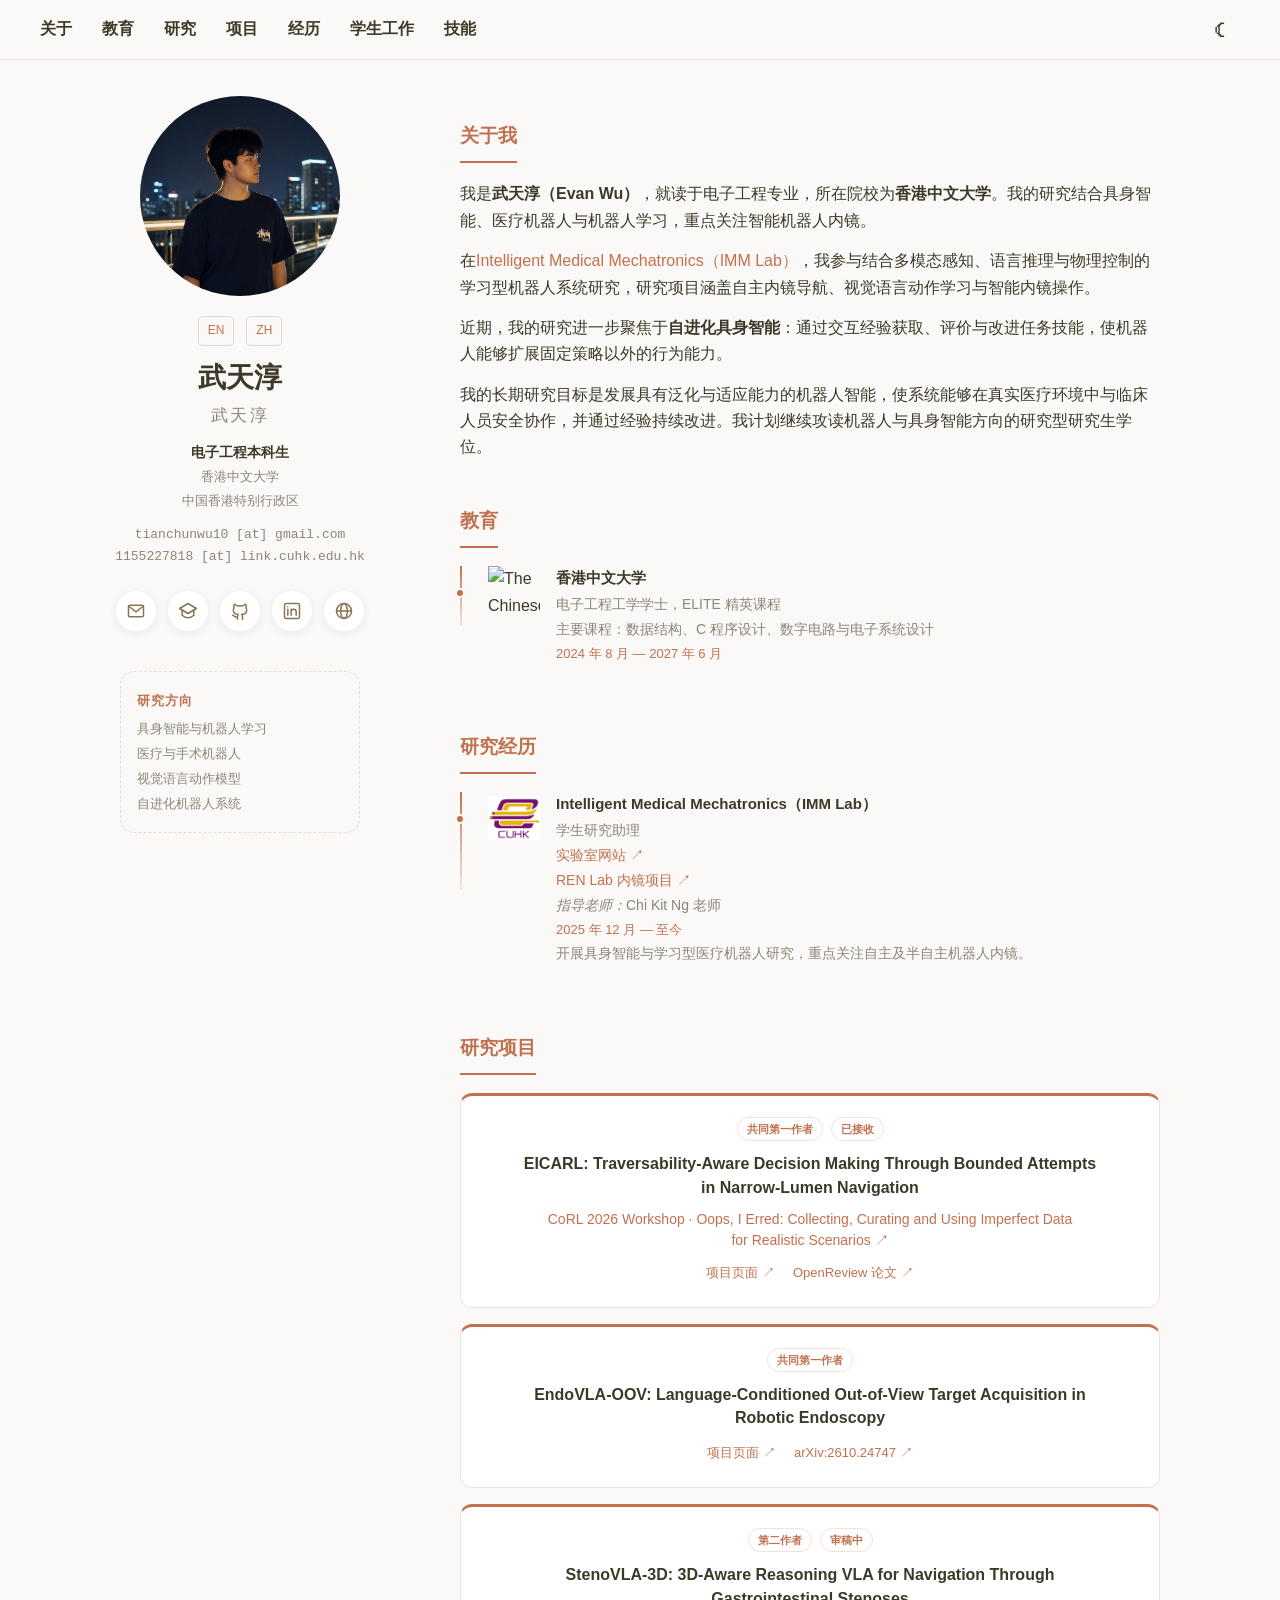
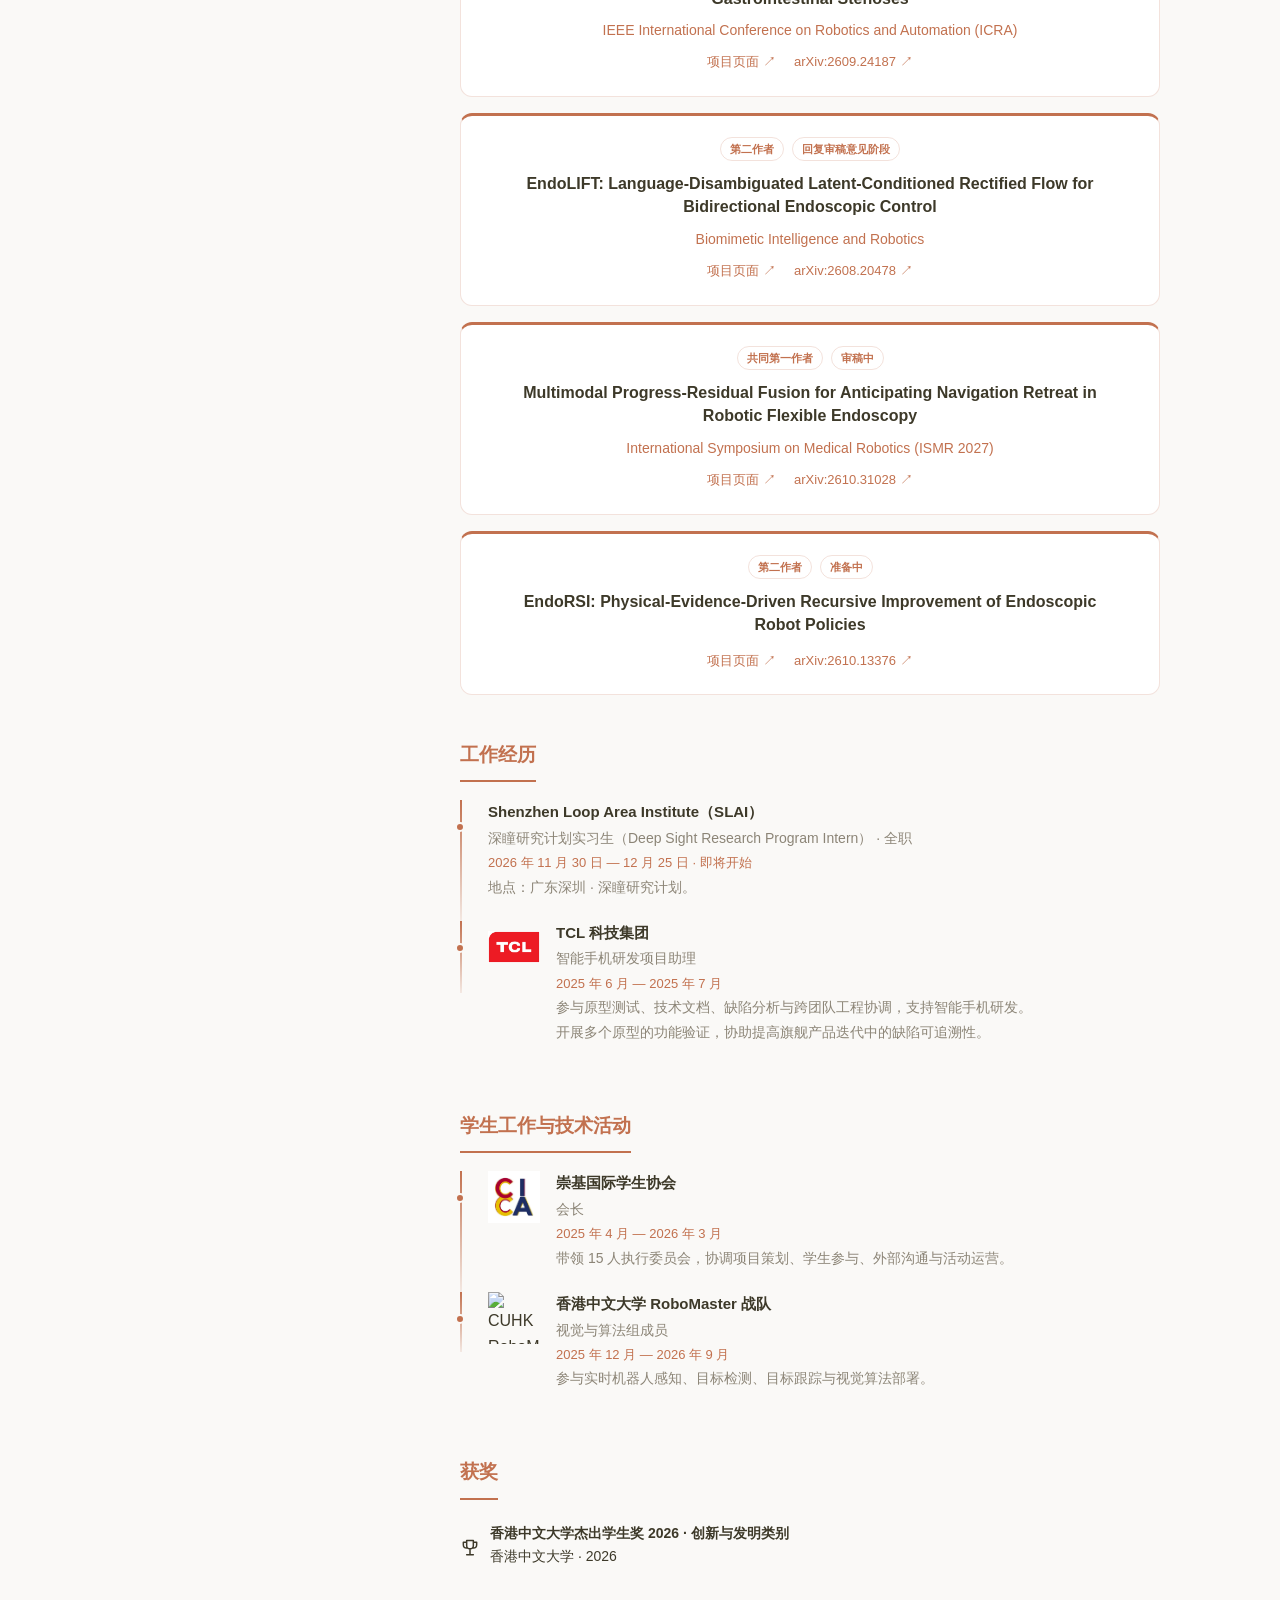
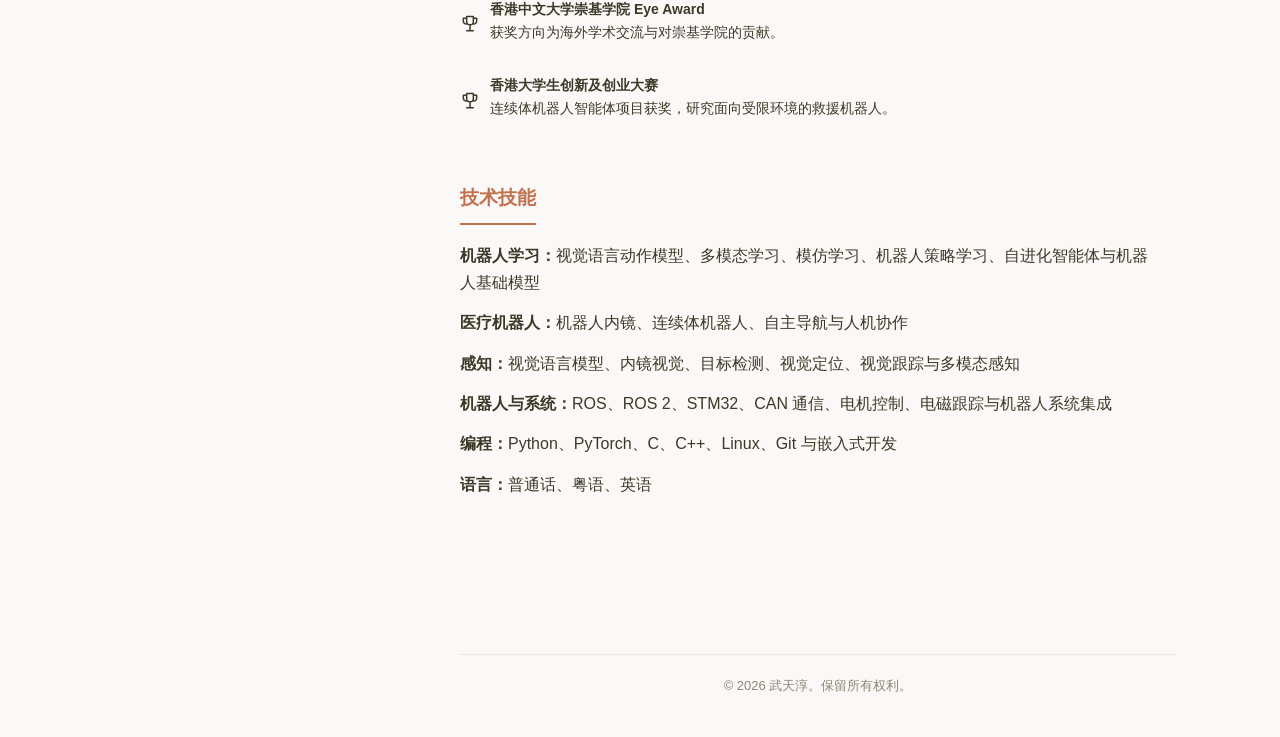
==== index-zh.html @ 00de252f "Update IMM Lab affiliation and upcoming Deep Sight internship" ====
<!DOCTYPE html>

<html data-theme="light" lang="zh-CN">
<head><script>document.documentElement.dataset.theme='light';document.documentElement.style.colorScheme='light';</script>
<meta charset="utf-8"/>
<meta content="IE=edge" http-equiv="X-UA-Compatible"/>
<meta content="width=device-width, initial-scale=1" name="viewport"/>
<title>武天淳 · 个人主页</title>
<meta content="Tianchun Wu is an Electronic Engineering undergraduate at The Chinese University of Hong Kong. His research focuses on embodied AI, medical robotics, robotic endoscopy, vision-language-action models, and self-evolving robotic systems." name="description"/>
<meta content="Embodied AI, Medical Robotics, Surgical Robotics, Robotic Endoscopy, Vision-Language-Action Models, Robot Learning, Self-Evolving Robotic Systems, Robot Foundation Models, Multimodal Learning, Learning-Based Robotic Control" name="keywords"/>
<meta content="Tianchun Wu" name="author"/>
<link href="assets/img/favicon.jpg" rel="icon" type="image/jpeg"/>
<link href="assets/css/font_sans_serif.css" rel="stylesheet"/>
<link href="assets/css/theme-evan.css" rel="stylesheet"/>
<style>
    body.theme-evan .site-chinese-name {
      margin: 0 0 12px;
      color: var(--evan-secondary);
      font-size: 17px;
      font-weight: 500;
      letter-spacing: 0.14em;
      text-align: center;
    }

    body.theme-evan .site-role {
      margin: 0 0 4px;
      color: var(--evan-text);
      font-size: 14px;
      font-weight: 600;
      line-height: 1.5;
      text-align: center;
    }

    body.theme-evan .site-affiliation {
      margin: 0 0 4px;
      color: var(--evan-secondary);
      font-size: 13px;
      line-height: 1.5;
      text-align: center;
    }

    body.theme-evan .site-location {
      margin: 0 0 14px;
      color: var(--evan-secondary);
      font-size: 13px;
      line-height: 1.5;
      text-align: center;
    }

    body.theme-evan .research-focus-list {
      display: flex;
      flex-direction: column;
      gap: 7px;
    }

    body.theme-evan .research-focus-list span {
      display: block;
      line-height: 1.4;
    }

    body.theme-evan .project-subtitle {
      margin: 2px 0 10px;
      color: var(--evan-secondary);
      font-size: 14px;
      font-weight: 500;
      line-height: 1.5;
    }

    body.theme-evan .achievement-list {
      margin: 10px 0 18px;
      padding-left: 21px;
    }

    body.theme-evan .achievement-list li {
      margin-bottom: 7px;
      line-height: 1.65;
    }

    body.theme-evan .section {
      scroll-margin-top: 86px;
    }

    /*
      Unify Font Awesome and Academicons colors.
      This fixes the Google Scholar icon color mismatch.
    */
    body.theme-evan .social-icons a i,
    body.theme-evan .social-icons a .ai,
    body.theme-evan .social-icons a .fa-solid,
    body.theme-evan .social-icons a .fa-brands {
      color: inherit !important;
    }

    body.theme-evan .social-icons a .ai::before {
      color: inherit !important;
      line-height: 1;
    }

    body.theme-evan .social-icons a[data-placeholder-link="true"] {
      opacity: 1;
      cursor: default;
    }
  </style>
<style>.section{opacity:1!important;transform:none!important}.social-icons svg{display:block}.theme-toggle{font-size:23px!important}a:focus-visible,button:focus-visible{outline:2px solid var(--evan-accent);outline-offset:4px}@media(prefers-reduced-motion:reduce){html{scroll-behavior:auto}}</style><script defer="" src="academic-ui.js"></script><style>.section-title,h1,h2,h3{text-align:center}.home-language{display:flex;justify-content:center;gap:12px;margin:15px 0}.home-language a{font-size:12px;padding:4px 9px;border:1px solid var(--border-color,#dedbd2);border-radius:4px}</style></head>
<body class="theme-evan">
<nav class="top-nav">
<div class="nav-container">
<div class="nav-left">
<a href="#about">关于</a>
<a href="#education">教育</a>
<a href="#research">研究</a>
<a href="#projects">项目</a>
<a href="#professional">经历</a>
<a href="#leadership">学生工作</a>
<a href="#skills">技能</a>
</div>
<div class="nav-right">
<button aria-label="Toggle between light and dark themes" class="theme-toggle" data-theme-toggle="" id="themeToggle" title="Toggle theme" type="button">☾</button>
</div>
</div>
</nav>
<div class="wrapper">
<header class="sidebar">
<div class="profile-card">
<a aria-label="Go to the About section" class="image avatar" href="#about">
<img alt="Portrait of Tianchun Wu" src="assets/img/avatar.jpg"/>
</a>
<nav aria-label="Language" class="home-language"><a href="index.html">EN</a><a href="index-zh.html">ZH</a></nav><h1 class="site-name">武天淳</h1>
<p class="site-chinese-name">
          武天淳
        </p>
<p class="site-role">电子工程本科生</p>
<p class="site-affiliation">香港中文大学</p>
<p class="site-location">中国香港特别行政区</p>
<p class="site-email">
          tianchunwu10 [at] gmail.com
          <br/>
          1155227818 [at] link.cuhk.edu.hk
        </p>
<div class="social-icons">
<a aria-label="Send an email to Tianchun Wu" href="mailto:tianchunwu10@gmail.com" title="Email">
<svg aria-hidden="true" fill="none" height="20" stroke="currentColor" stroke-linecap="round" stroke-linejoin="round" stroke-width="1.8" viewbox="0 0 24 24" width="20"><rect height="14" rx="2" width="18" x="3" y="5"></rect><path d="m3 6 9 7 9-7"></path></svg>
</a>
<a aria-label="Google Scholar academic profile" href="https://scholar.google.com/citations?user=hNO6wTgAAAAJ" rel="noopener noreferrer" target="_blank" title="Google Scholar"><svg aria-hidden="true" fill="none" height="20" stroke="currentColor" stroke-linecap="round" stroke-linejoin="round" stroke-width="1.8" viewBox="0 0 24 24" width="20"><path d="M12 3 2 9l10 6 10-6-10-6Z"/><path d="M5 11v6c2 2 5 3 7 3s5-1 7-3v-6"/></svg></a>
<a aria-label="Visit Tianchun Wu's GitHub profile" href="https://github.com/evan0610" rel="noopener noreferrer" target="_blank" title="GitHub">
<svg aria-hidden="true" fill="none" height="20" stroke="currentColor" stroke-linecap="round" stroke-linejoin="round" stroke-width="1.8" viewbox="0 0 24 24" width="20"><path d="M9 19c-4 1-4-2-6-2m12 5v-4a3 3 0 0 0-1-2c3 0 6-1 6-5a4 4 0 0 0-1-3 4 4 0 0 0 0-4s-1 0-4 2a12 12 0 0 0-6 0C6 4 5 4 5 4a4 4 0 0 0 0 4 4 4 0 0 0-1 3c0 4 3 5 6 5a3 3 0 0 0-1 2v4"></path></svg>
</a>
<a aria-label="Visit Tianchun Wu's LinkedIn profile" href="https://www.linkedin.com/in/tcwu/" rel="noopener noreferrer" target="_blank" title="LinkedIn">
<svg aria-hidden="true" fill="none" height="20" stroke="currentColor" stroke-linecap="round" stroke-linejoin="round" stroke-width="1.8" viewbox="0 0 24 24" width="20"><rect height="18" rx="2" width="18" x="3" y="3"></rect><path d="M7 10v7m0-10h.01M11 17v-7m0 3c0-4 6-4 6 0v4"></path></svg>
</a>
<a aria-label="Visit Tianchun Wu's homepage" href="https://evan0610.github.io/" title="Homepage">
<svg aria-hidden="true" fill="none" height="20" stroke="currentColor" stroke-linecap="round" stroke-linejoin="round" stroke-width="1.8" viewbox="0 0 24 24" width="20"><circle cx="12" cy="12" r="9"></circle><ellipse cx="12" cy="12" rx="4" ry="9"></ellipse><path d="M3 12h18"></path></svg>
</a>
</div>
<div class="visitor-card">
<div class="visitor-card-title">研究方向</div>
<div class="visitor-card-body research-focus-list">
<span>具身智能与机器人学习</span>
<span>医疗与手术机器人</span>
<span>视觉语言动作模型</span>
<span>自进化机器人系统</span>
</div>
</div>
</div>
</header>
<main class="content">
<section class="section" id="about">
<h2 class="section-title">关于我</h2>
<div class="section-body">
<p>我是<strong>武天淳（Evan Wu）</strong>，就读于电子工程专业，所在院校为<strong>香港中文大学</strong>。我的研究结合具身智能、医疗机器人与机器人学习，重点关注智能机器人内镜。</p>
<p>在<a href="http://www.labren.org/mm/" target="_blank" rel="noopener noreferrer">Intelligent Medical Mechatronics（IMM Lab）</a>，我参与结合多模态感知、语言推理与物理控制的学习型机器人系统研究，研究项目涵盖自主内镜导航、视觉语言动作学习与智能内镜操作。</p>
<p>近期，我的研究进一步聚焦于<strong>自进化具身智能</strong>：通过交互经验获取、评价与改进任务技能，使机器人能够扩展固定策略以外的行为能力。</p>
<p>我的长期研究目标是发展具有泛化与适应能力的机器人智能，使系统能够在真实医疗环境中与临床人员安全协作，并通过经验持续改进。我计划继续攻读机器人与具身智能方向的研究型研究生学位。</p>
</div>
</section>
<section class="section" id="education">
<h2 class="section-title">教育</h2>
<div class="section-body">
<div class="card timeline-item">
<div class="experience-item">
<img alt="The Chinese University of Hong Kong" class="institution-logo" src="assets/img/institution.jpg"/>
<div class="experience-content">
<p class="exp-title">
<strong>香港中文大学</strong>
</p>
<p class="exp-detail">电子工程工学学士，ELITE 精英课程</p>
<p class="exp-detail">主要课程：数据结构、C 程序设计、数字电路与电子系统设计</p>
<p class="exp-period">2024 年 8 月 — 2027 年 6 月</p>
</div>
</div>
</div>
</div>
</section>
<section class="section" id="research">
<h2 class="section-title">研究经历</h2>
<div class="section-body">
<div class="card timeline-item">
<div class="experience-item">
<img alt="The Chinese University of Hong Kong" class="institution-logo" src="assets/img/cuee.jpg"/>
<div class="experience-content">
<p class="exp-title">
<strong>Intelligent Medical Mechatronics（IMM Lab）</strong>
</p>
<p class="exp-detail">学生研究助理</p>
<p class="exp-detail"><a href="http://www.labren.org/mm/" target="_blank" rel="noopener noreferrer">实验室网站 ↗</a></p>
<p class="exp-detail"><a href="https://ngchikit.github.io/renlab-endoscopic-projects/" target="_blank" rel="noopener noreferrer">REN Lab 内镜项目 ↗</a></p>
<p class="exp-detail">
<em>指导老师：</em>Chi Kit Ng 老师</p>
<p class="exp-period">2025 年 12 月 — 至今</p>
<p class="exp-detail">开展具身智能与学习型医疗机器人研究，重点关注自主及半自主机器人内镜。</p>
</div>
</div>
</div>
</div>
</section>
<section class="section" id="projects">
<h2 class="section-title">研究项目</h2>
<div class="section-body project-publications">
<ol class="bibliography">
<li><article class="pub-content"><div class="pub-meta"><span class="pub-role">共同第一作者</span><span class="pub-state">已接收</span></div><h4 class="title">EICARL: Traversability-Aware Decision Making Through Bounded Attempts in Narrow-Lumen Navigation</h4><p class="periodical">CoRL 2026 Workshop · <a href="https://workshop.oopsie-data.com/" target="_blank" rel="noopener noreferrer">Oops, I Erred: Collecting, Curating and Using Imperfect Data for Realistic Scenarios ↗</a></p><p class="links"><a href="https://tianchun-research-atlas.husheddaisy64.chatgpt.site/projects/EICARL/?lang=zh" target="_blank" rel="noopener noreferrer">项目页面 ↗</a><a href="https://openreview.net/forum?id=WQSL6LbIMo" target="_blank" rel="noopener noreferrer">OpenReview 论文 ↗</a></p></article></li>
<li><article class="pub-content"><div class="pub-meta"><span class="pub-role">共同第一作者</span></div><h4 class="title">EndoVLA-OOV: Language-Conditioned Out-of-View Target Acquisition in Robotic Endoscopy</h4><p class="links"><a href="https://tianchun-research-atlas.husheddaisy64.chatgpt.site/projects/EndoVLA-OOV/?lang=zh" target="_blank" rel="noopener noreferrer">项目页面 ↗</a><a href="https://arxiv.org/abs/2610.24747" target="_blank" rel="noopener noreferrer">arXiv:2610.24747 ↗</a></p></article></li>
<li><article class="pub-content"><div class="pub-meta"><span class="pub-role">第二作者</span><span class="pub-state">审稿中</span></div><h4 class="title">StenoVLA-3D: 3D-Aware Reasoning VLA for Navigation Through Gastrointestinal Stenoses</h4><p class="periodical">IEEE International Conference on Robotics and Automation (ICRA)</p><p class="links"><a href="https://tianchun-research-atlas.husheddaisy64.chatgpt.site/projects/StenoVLA-3D/?lang=zh" target="_blank" rel="noopener noreferrer">项目页面 ↗</a><a href="https://arxiv.org/abs/2609.24187" target="_blank" rel="noopener noreferrer">arXiv:2609.24187 ↗</a></p></article></li>
<li><article class="pub-content"><div class="pub-meta"><span class="pub-role">第二作者</span><span class="pub-state">回复审稿意见阶段</span></div><h4 class="title">EndoLIFT: Language-Disambiguated Latent-Conditioned Rectified Flow for Bidirectional Endoscopic Control</h4><p class="periodical">Biomimetic Intelligence and Robotics</p><p class="links"><a href="https://tianchun-research-atlas.husheddaisy64.chatgpt.site/projects/EndoLIFT/?lang=zh" target="_blank" rel="noopener noreferrer">项目页面 ↗</a><a href="https://arxiv.org/abs/2608.20478" target="_blank" rel="noopener noreferrer">arXiv:2608.20478 ↗</a></p></article></li>
<li><article class="pub-content"><div class="pub-meta"><span class="pub-role">共同第一作者</span><span class="pub-state">审稿中</span></div><h4 class="title">Multimodal Progress-Residual Fusion for Anticipating Navigation Retreat in Robotic Flexible Endoscopy</h4><p class="periodical">International Symposium on Medical Robotics (ISMR 2027)</p><p class="links"><a href="https://tianchun-research-atlas.husheddaisy64.chatgpt.site/projects/MPRF/?lang=zh" target="_blank" rel="noopener noreferrer">项目页面 ↗</a><a href="https://arxiv.org/abs/2610.31028" target="_blank" rel="noopener noreferrer">arXiv:2610.31028 ↗</a></p></article></li>
<li><article class="pub-content"><div class="pub-meta"><span class="pub-role">第二作者</span><span class="pub-state">准备中</span></div><h4 class="title">EndoRSI: Physical-Evidence-Driven Recursive Improvement of Endoscopic Robot Policies</h4><p class="links"><a href="https://tianchun-research-atlas.husheddaisy64.chatgpt.site/projects/EndoRSI/?lang=zh" target="_blank" rel="noopener noreferrer">项目页面 ↗</a><a href="https://arxiv.org/abs/2610.13376" target="_blank" rel="noopener noreferrer">arXiv:2610.13376 ↗</a></p></article></li>
</ol>
</div>
</section>
<section class="section" id="professional">
<h2 class="section-title">工作经历</h2>
<div class="section-body">
<div class="card timeline-item"><div class="experience-item"><div class="experience-content"><p class="exp-title"><strong>Shenzhen Loop Area Institute（SLAI）</strong></p><p class="exp-detail">深瞳研究计划实习生（Deep Sight Research Program Intern） · 全职</p><p class="exp-period">2026 年 11 月 30 日 — 12 月 25 日 · 即将开始</p><p class="exp-detail">地点：广东深圳 · 深瞳研究计划。</p></div></div></div>

<div class="card timeline-item">
<div class="experience-item">
<img alt="TCL Technology Corporation" class="institution-logo" src="assets/img/TCL.jpg"/>
<div class="experience-content">
<p class="exp-title">
<strong>TCL 科技集团</strong>
</p>
<p class="exp-detail">智能手机研发项目助理</p>
<p class="exp-period">2025 年 6 月 — 2025 年 7 月</p>
<p class="exp-detail">参与原型测试、技术文档、缺陷分析与跨团队工程协调，支持智能手机研发。</p>
<p class="exp-detail">开展多个原型的功能验证，协助提高旗舰产品迭代中的缺陷可追溯性。</p>
</div>
</div>
</div>
</div>
</section>
<section class="section" id="leadership">
<h2 class="section-title">学生工作与技术活动</h2>
<div class="section-body">
<div class="card timeline-item">
<div class="experience-item">
<img alt="Chung Chi International Association" class="institution-logo" src="assets/img/CCIA.jpg"/>
<div class="experience-content">
<p class="exp-title">
<strong>崇基国际学生协会</strong>
</p>
<p class="exp-detail">会长</p>
<p class="exp-period">2025 年 4 月 — 2026 年 3 月</p>
<p class="exp-detail">带领 15 人执行委员会，协调项目策划、学生参与、外部沟通与活动运营。</p>
</div>
</div>
</div>
<div class="card timeline-item">
<div class="experience-item">
<img alt="CUHK RoboMaster Team" class="institution-logo" src="assets/img/institution.jpg"/>
<div class="experience-content">
<p class="exp-title">
<strong>香港中文大学 RoboMaster 战队</strong>
</p>
<p class="exp-detail">视觉与算法组成员</p>
<p class="exp-period">2025 年 12 月 — 2026 年 9 月</p>
<p class="exp-detail">参与实时机器人感知、目标检测、目标跟踪与视觉算法部署。</p>
</div>
</div>
</div>
</div>
</section>
<section class="section" id="awards">
<h2 class="section-title">获奖</h2>
<div class="section-body">
<div class="awards-grid">
<div class="award-item"><span class="award-icon"><svg aria-hidden="true" fill="none" height="20" stroke="currentColor" stroke-linecap="round" stroke-linejoin="round" stroke-width="1.8" viewbox="0 0 24 24" width="20"><path d="M8 3h8v6a4 4 0 0 1-8 0V3Zm0 2H4v3a4 4 0 0 0 4 4m8-7h4v3a4 4 0 0 1-4 4m-4 1v7m-4 0h8"></path></svg></span><div class="award-text"><strong>香港中文大学杰出学生奖 2026 · 创新与发明类别</strong><p>香港中文大学 · 2026</p></div></div>
<div class="award-item">
<span class="award-icon">
<svg aria-hidden="true" fill="none" height="20" stroke="currentColor" stroke-linecap="round" stroke-linejoin="round" stroke-width="1.8" viewbox="0 0 24 24" width="20"><path d="M8 3h8v6a4 4 0 0 1-8 0V3Zm0 2H4v3a4 4 0 0 0 4 4m8-7h4v3a4 4 0 0 1-4 4m-4 1v7m-4 0h8"></path></svg>
</span>
<div class="award-text">
<strong>香港中文大学崇基学院 Eye Award</strong>
<p>获奖方向为海外学术交流与对崇基学院的贡献。</p>
</div>
</div>
<div class="award-item">
<span class="award-icon">
<svg aria-hidden="true" fill="none" height="20" stroke="currentColor" stroke-linecap="round" stroke-linejoin="round" stroke-width="1.8" viewbox="0 0 24 24" width="20"><path d="M8 3h8v6a4 4 0 0 1-8 0V3Zm0 2H4v3a4 4 0 0 0 4 4m8-7h4v3a4 4 0 0 1-4 4m-4 1v7m-4 0h8"></path></svg>
</span>
<div class="award-text">
<strong>香港大学生创新及创业大赛</strong>
<p>连续体机器人智能体项目获奖，研究面向受限环境的救援机器人。</p>
</div>
</div>
</div>
</div>
</section>
<section class="section" id="skills">
<h2 class="section-title">技术技能</h2>
<div class="section-body">
<div class="card">
<p>
<strong>机器人学习：</strong>视觉语言动作模型、多模态学习、模仿学习、机器人策略学习、自进化智能体与机器人基础模型</p>
<p>
<strong>医疗机器人：</strong>机器人内镜、连续体机器人、自主导航与人机协作</p>
<p>
<strong>感知：</strong>视觉语言模型、内镜视觉、目标检测、视觉定位、视觉跟踪与多模态感知</p>
<p>
<strong>机器人与系统：</strong>ROS、ROS 2、STM32、CAN 通信、电机控制、电磁跟踪与机器人系统集成</p>
<p>
<strong>编程：</strong>Python、PyTorch、C、C++、Linux、Git 与嵌入式开发</p>
<p>
<strong>语言：</strong>普通话、粤语、英语</p>
</div>
</div>
</section>
</main>
<footer class="site-footer">
<p>© 2026 武天淳。保留所有权利。</p>
</footer>
</div>
</body>
</html>
---- assets/css/theme-evan.css ----
/* ============================================
   Evan Homepage
   Warm minimal academic homepage
   ============================================ */

html {
  scroll-behavior: smooth;
}

body {
  margin: 0;
}

/*
  让 Evan 主题下的所有元素统一使用 border-box。
  padding 和 border 不会额外撑大元素尺寸。
*/
body.theme-evan,
body.theme-evan *,
body.theme-evan *::before,
body.theme-evan *::after {
  box-sizing: border-box;
}


/* ============================================
   全局主题变量
   ============================================ */

:root {
  --evan-bg: #faf9f7;
  --evan-text: #3d3929;
  --evan-accent: #c2714f;
  --evan-secondary: #8c8577;
  --evan-border: rgba(194, 113, 79, 0.2);
  --evan-shadow: rgba(194, 113, 79, 0.15);
  --evan-social-bg: #ffffff;
  --evan-social-text: #8b7355;
  --evan-footer-border: rgba(194, 113, 79, 0.15);
}


/* ============================================
   跟随系统深色模式
   ============================================ */

@media (prefers-color-scheme: dark) {
  :root:not([data-theme="light"]) {
    --evan-bg: #1a1917;
    --evan-text: #d1cec7;
    --evan-accent: #e28a67;
    --evan-secondary: #9b9488;
    --evan-border: rgba(226, 138, 103, 0.2);
    --evan-shadow: rgba(0, 0, 0, 0.3);
    --evan-social-bg: #22211e;
    --evan-social-text: #d1cec7;
    --evan-footer-border: rgba(226, 138, 103, 0.15);
  }
}


/* ============================================
   手动深色模式
   ============================================ */

[data-theme="dark"] {
  --evan-bg: #1a1917;
  --evan-text: #d1cec7;
  --evan-accent: #e28a67;
  --evan-secondary: #9b9488;
  --evan-border: rgba(226, 138, 103, 0.2);
  --evan-shadow: rgba(0, 0, 0, 0.3);
  --evan-social-bg: #22211e;
  --evan-social-text: #d1cec7;
  --evan-footer-border: rgba(226, 138, 103, 0.15);
}


/* ============================================
   手动浅色模式
   ============================================ */

[data-theme="light"] {
  --evan-bg: #faf9f7;
  --evan-text: #3d3929;
  --evan-accent: #c2714f;
  --evan-secondary: #8c8577;
  --evan-border: rgba(194, 113, 79, 0.2);
  --evan-shadow: rgba(194, 113, 79, 0.15);
  --evan-social-bg: #ffffff;
  --evan-social-text: #8b7355;
  --evan-footer-border: rgba(194, 113, 79, 0.15);
}


/* ============================================
   页面主体
   ============================================ */

body.theme-evan {
  background: var(--evan-bg);
  color: var(--evan-text);

  font-family:
    "Inter",
    -apple-system,
    BlinkMacSystemFont,
    sans-serif;

  font-size: 16px;
  line-height: 1.65;

  transition:
    background-color 0.3s ease,
    color 0.3s ease;
}


/* ============================================
   全局链接
   ============================================ */

body.theme-evan a {
  color: var(--evan-accent);
  text-decoration: none;
}

body.theme-evan a:hover {
  filter: brightness(1.15);
}


/* ============================================
   顶部导航栏
   ============================================ */

body.theme-evan .top-nav {
  position: fixed;

  top: 0;
  left: 0;
  right: 0;

  height: 60px;

  display: flex;
  justify-content: center;
  align-items: center;

  background: var(--evan-bg);
  border-bottom: 1px solid var(--evan-footer-border);

  z-index: 1000;
}

body.theme-evan .nav-container {
  width: 100%;
  max-width: 1280px;

  padding: 0 40px;

  display: flex;
  align-items: center;
  justify-content: space-between;
}

/*
  顶部导航栏链接容器。

  gap 控制 About、Education、Research 等链接之间的距离。
*/
body.theme-evan .nav-left {
  display: flex;
  align-items: center;
  flex-wrap: nowrap;

  gap: 38px;
}

body.theme-evan .nav-left a {
  color: var(--evan-text);

  font-size: 17px;
  font-weight: 600;

  white-space: nowrap;
}


/* ============================================
   深浅色模式按钮
   ============================================ */

body.theme-evan .theme-toggle {
  width: 40px;
  height: 40px;

  flex-shrink: 0;

  border: none;
  border-radius: 999px;

  background: transparent;
  color: var(--evan-text);

  cursor: pointer;
  font-size: 18px;

  transition:
    background-color 0.2s ease,
    color 0.2s ease;
}

body.theme-evan .theme-toggle:hover {
  background: var(--evan-border);
  color: var(--evan-accent);
}


/* ============================================
   页面整体容器
   ============================================ */

body.theme-evan .wrapper {
  width: 100%;
  max-width: 1120px;
  min-height: 100vh;

  margin: 0 auto;

  display: flex;
  flex-wrap: wrap;
  align-items: flex-start;
}


/* ============================================
   左侧固定个人信息栏
   ============================================ */

body.theme-evan .sidebar {
  position: fixed;

  top: 60px;
  left: calc(50% - 560px);

  width: 320px;
  height: calc(100vh - 60px);

  flex-shrink: 0;

  overflow-y: auto;

  display: flex;
  flex-direction: column;
  justify-content: flex-start;
  align-items: center;

  padding-top: 60px;

  text-align: center;

  box-sizing: border-box;
  z-index: 100;
}

body.theme-evan .profile-card {
  width: 100%;

  padding: 0 20px;

  text-align: center;
}


/* ============================================
   头像
   ============================================ */

body.theme-evan .image.avatar {
  display: block;

  margin: 0 auto 28px;
}

body.theme-evan .image.avatar img {
  width: 220px;
  height: 220px;

  border-radius: 50%;

  object-fit: cover;

  box-shadow: 0 6px 24px var(--evan-shadow);
}


/* ============================================
   姓名与邮箱
   ============================================ */

body.theme-evan .site-name {
  margin: 0 0 8px;

  color: var(--evan-text);

  font-size: 28px;
  line-height: 1.2;
}

body.theme-evan .site-email {
  margin: 0 0 24px;

  color: var(--evan-secondary);

  font-size: 13px;
  font-family:
    "Ubuntu Mono",
    "SFMono-Regular",
    monospace;

  word-break: break-all;
}


/* ============================================
   社交平台图标
   ============================================ */

body.theme-evan .social-icons {
  display: flex;
  justify-content: center;
  flex-wrap: wrap;

  gap: 12px;
}

body.theme-evan .social-icons a {
  width: 40px;
  height: 40px;

  display: inline-flex;
  align-items: center;
  justify-content: center;

  border-radius: 50%;

  background: var(--evan-social-bg);
  color: var(--evan-social-text) !important;

  box-shadow: 0 2px 8px rgba(61, 57, 41, 0.08);

  transition:
    transform 0.2s ease,
    background-color 0.2s ease,
    color 0.2s ease;
}

body.theme-evan .social-icons a:hover {
  background: var(--evan-accent);
  color: #ffffff !important;

  transform: translateY(-2px);
}


/* ============================================
   左侧研究方向卡片
   ============================================ */

body.theme-evan .visitor-card {
  width: 240px;

  margin: 40px auto 0;
  padding: 18px 16px;

  border: 1px dashed var(--evan-border);
  border-radius: 14px;

  color: var(--evan-secondary);

  text-align: left;
}

body.theme-evan .visitor-card-title {
  margin-bottom: 8px;

  color: var(--evan-accent);

  font-size: 13px;
  font-weight: 600;

  text-transform: uppercase;
  letter-spacing: 0.08em;
}

body.theme-evan .visitor-card-body {
  font-size: 13px;
  line-height: 1.6;
}


/* ============================================
   右侧主要内容
   ============================================ */

body.theme-evan .content {
  flex: 1;
  min-width: 0;

  margin-left: 320px;
  padding: 120px 40px 80px 60px;
}


/* ============================================
   页面栏目与进入动画
   ============================================ */

body.theme-evan .section {
  margin-bottom: 44px;

  opacity: 0;
  transform: translateY(12px);

  transition:
    opacity 0.45s ease,
    transform 0.45s ease;
}

body.theme-evan .section.visible {
  opacity: 1;
  transform: translateY(0);
}

body.theme-evan .section-title {
  display: inline-block;

  margin: 0 0 18px;
  padding-bottom: 10px;

  border-bottom: 2px solid var(--evan-accent);

  color: var(--evan-accent);

  font-size: 19px;
  font-weight: 600;
}

body.theme-evan .section-body p {
  margin: 0 0 14px;
}


/* ============================================
   通用卡片
   ============================================ */

body.theme-evan .card {
  padding: 0;

  background: transparent;
  box-shadow: none;
}


/* ============================================
   时间线
   ============================================ */

body.theme-evan .timeline-item {
  position: relative;

  margin-left: 20px;
  padding-left: 8px;
  padding-bottom: 20px;
}

body.theme-evan .timeline-item::before {
  content: "";

  position: absolute;

  left: -20px;
  top: 0;
  bottom: 0;

  width: 2px;

  background: linear-gradient(
    to bottom,
    var(--evan-accent),
    rgba(194, 113, 79, 0.12)
  );
}

body.theme-evan .timeline-item:last-child::before {
  bottom: 50%;
}

body.theme-evan .timeline-item::after {
  content: "";

  position: absolute;

  left: -25px;
  top: 22px;

  width: 10px;
  height: 10px;

  border-radius: 50%;

  background: var(--evan-accent);
  border: 2px solid var(--evan-bg);
}


/* ============================================
   教育与工作经历
   ============================================ */

body.theme-evan .experience-item {
  display: flex;
  align-items: flex-start;

  gap: 16px;
}

body.theme-evan .institution-logo {
  width: 52px;
  height: 52px;

  flex-shrink: 0;

  object-fit: contain;
}

body.theme-evan .experience-content {
  flex: 1;
}

body.theme-evan .experience-content p {
  margin: 0 0 2px;
}

body.theme-evan .exp-title {
  color: var(--evan-text);

  font-size: 15px;
}

body.theme-evan .exp-detail {
  color: var(--evan-secondary);

  font-size: 14px;
}

body.theme-evan .exp-period {
  color: var(--evan-accent);

  font-size: 13px;
  font-weight: 500;
}


/* ============================================
   项目
   ============================================ */

body.theme-evan .project-card {
  margin-bottom: 22px;

  font-size: 15px;
  line-height: 1.7;
}


/* ============================================
   论文列表
   ============================================ */

body.theme-evan .project-publications ol.bibliography {
  margin: 0;
  padding: 0;

  list-style: none;
}

body.theme-evan .project-publications ol.bibliography li {
  margin-bottom: 14px;
  padding: 15px 0 15px 16px;

  border-left: 3px solid var(--evan-accent);
}

body.theme-evan .pub-content .title {
  margin-bottom: 4px;

  color: var(--evan-text);

  font-size: 15px;
  font-weight: 600;
}

body.theme-evan .pub-content .author {
  margin-bottom: 4px;

  color: var(--evan-secondary);

  font-size: 14px;
}

body.theme-evan .pub-content .periodical {
  margin-bottom: 6px;

  color: var(--evan-accent);

  font-size: 14px;
}

body.theme-evan .pub-content .links a {
  font-size: 13px;
  font-weight: 500;
}

body.theme-evan .project-publications ol.bibliography {
  display: grid;
  gap: 16px;
}

body.theme-evan .project-publications ol.bibliography li {
  width: 100%;
  margin: 0;
  padding: 21px 23px;
  border: 1px solid var(--evan-border);
  border-top: 3px solid var(--evan-accent);
  border-radius: 12px;
  background: var(--evan-social-bg);
  text-align: center;
}

body.theme-evan .pub-meta {
  display: flex;
  justify-content: center;
  flex-wrap: wrap;
  gap: 8px;
  margin-bottom: 11px;
}

body.theme-evan .pub-meta span {
  padding: 3px 9px;
  border: 1px solid var(--evan-border);
  border-radius: 100px;
  color: var(--evan-accent);
  font-size: 11px;
  font-weight: 600;
  line-height: 1.5;
}

body.theme-evan .pub-content .title {
  max-width: 66ch;
  margin: 0 auto 10px;
  font-size: 16px;
  line-height: 1.45;
  overflow-wrap: anywhere;
}

body.theme-evan .pub-content .periodical {
  max-width: 68ch;
  margin: 0 auto 7px;
  line-height: 1.55;
  text-align: center;
}

body.theme-evan .pub-content .links {
  margin: 0;
  text-align: center;
}

body.theme-evan .project-publications {
  margin-top: 0;
}

body.theme-evan .pub-content .links a + a {
  margin-left: 18px;
}

body.theme-evan .pub-content a {
  color: var(--evan-accent);
}

@media (max-width: 640px) {
  body.theme-evan .project-publications ol.bibliography li {
    padding: 18px 15px;
  }

  body.theme-evan .pub-content .title {
    font-size: 15px;
  }
}


/* ============================================
   奖项
   ============================================ */

body.theme-evan .awards-grid {
  display: flex;
  flex-direction: column;

  gap: 8px;
}

body.theme-evan .award-item {
  display: flex;
  align-items: center;

  gap: 10px;

  padding: 4px 0;
}

body.theme-evan .award-icon {
  flex-shrink: 0;

  font-size: 20px;
}

body.theme-evan .award-text {
  color: var(--evan-text);

  font-size: 14px;
}


/* ============================================
   页脚
   ============================================ */

body.theme-evan .site-footer {
  width: 100%;
  flex-basis: 100%;

  padding: 32px 24px 40px 380px;

  text-align: center;
}

body.theme-evan .site-footer p {
  margin: 0;
  padding-top: 20px;

  border-top: 1px solid var(--evan-footer-border);

  color: var(--evan-secondary);

  font-size: 13px;
}


/* ============================================
   标题和粗体文字颜色
   ============================================ */

body.theme-evan h1,
body.theme-evan h2,
body.theme-evan h3,
body.theme-evan h4,
body.theme-evan strong {
  color: var(--evan-text);
}


/* ============================================
   较窄桌面导航适配
   ============================================ */

@media (max-width: 1280px) {
  body.theme-evan .nav-left {
    gap: 30px;
  }

  body.theme-evan .nav-left a {
    font-size: 16px;
  }
}


/* ============================================
   更窄桌面导航适配
   ============================================ */

@media (max-width: 1180px) {
  body.theme-evan .nav-left {
    gap: 24px;
  }

  body.theme-evan .nav-left a {
    font-size: 15px;
  }
}


/* ============================================
   平板及较窄桌面适配
   ============================================ */

@media (max-width: 1080px) {
  body.theme-evan .nav-container {
    padding: 0 20px;
  }

  /*
    平板尺寸允许导航栏水平滚动，
    避免链接挤压或换行。
  */
  body.theme-evan .nav-left {
    max-width: calc(100vw - 90px);

    gap: 18px;

    overflow-x: auto;
    overflow-y: hidden;

    scrollbar-width: none;
  }

  body.theme-evan .nav-left::-webkit-scrollbar {
    display: none;
  }

  body.theme-evan .nav-left a {
    flex-shrink: 0;

    font-size: 14px;
  }

  body.theme-evan .wrapper {
    flex-direction: column;

    padding: 0 20px;
  }

  body.theme-evan .sidebar {
    position: static;
    left: auto;

    width: 100%;
    height: auto;

    padding-top: 80px;

    overflow: visible;
  }

  body.theme-evan .profile-card {
    padding: 0;
  }

  body.theme-evan .content {
    margin-left: 0;

    padding: 32px 0 48px;
  }

  body.theme-evan .site-footer {
    padding: 32px 0;
  }

  body.theme-evan .site-footer p {
    padding-top: 0;

    border-top: none;
  }
}


/* ============================================
   手机端适配
   ============================================ */

@media (max-width: 640px) {
  body.theme-evan .top-nav {
    height: 56px;
  }

  body.theme-evan .nav-container {
    padding: 0 12px;
  }

  body.theme-evan .nav-left {
    max-width: calc(100vw - 64px);

    gap: 16px;
  }

  body.theme-evan .nav-left a {
    font-size: 13px;
  }

  body.theme-evan .theme-toggle {
    width: 36px;
    height: 36px;

    font-size: 16px;
  }

  body.theme-evan .image.avatar img {
    width: 148px;
    height: 148px;
  }

  body.theme-evan .site-name {
    font-size: 24px;
  }

  body.theme-evan .experience-item {
    gap: 12px;
  }

  body.theme-evan .institution-logo {
    width: 44px;
    height: 44px;
  }

  body.theme-evan .visitor-card {
    width: 100%;
    max-width: 280px;
  }
}


/* ============================================
   小屏幕手机适配
   ============================================ */

@media (max-width: 480px) {
  body.theme-evan .section {
    margin-bottom: 32px;
  }

  body.theme-evan .section-title {
    font-size: 18px;
  }

  body.theme-evan .project-card,
  body.theme-evan .exp-detail,
  body.theme-evan .award-text,
  body.theme-evan .pub-content .author,
  body.theme-evan .pub-content .periodical {
    font-size: 13px;
  }
}

body.theme-evan .image.avatar{width:200px;height:200px;overflow:hidden;border-radius:50%;margin:0 auto 20px}body.theme-evan .image.avatar img{display:block!important;width:100%!important;height:100%!important;object-fit:cover!important;border-radius:0!important}body.theme-evan .sidebar{position:sticky;top:60px;height:auto;overflow:visible;padding-top:36px;align-self:start}body.theme-evan .profile-card{padding-bottom:25px}@media(max-width:1080px){body.theme-evan .sidebar{position:static;width:100%;top:auto}}

body.theme-evan .content{margin-left:0}body.theme-evan .sidebar{left:auto;flex:0 0 320px}@media(max-width:1080px){body.theme-evan .sidebar{flex-basis:100%}}
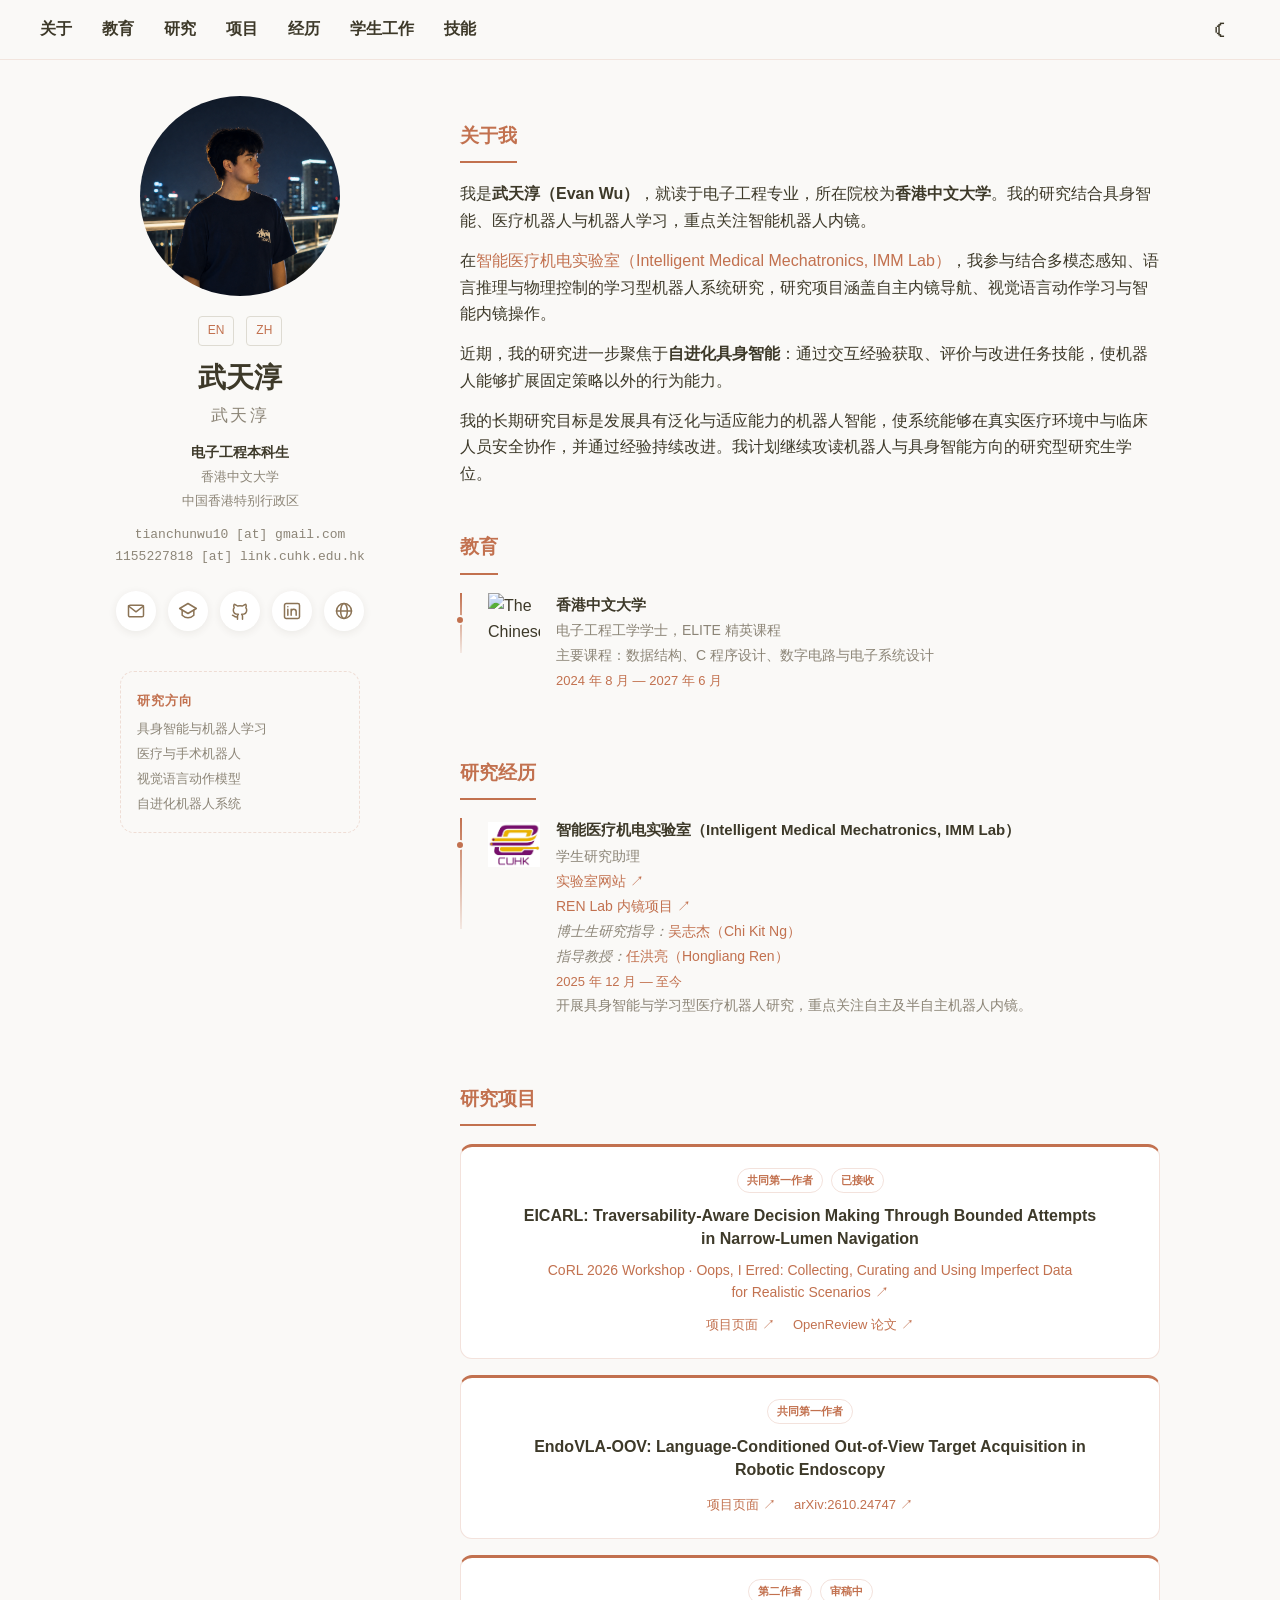
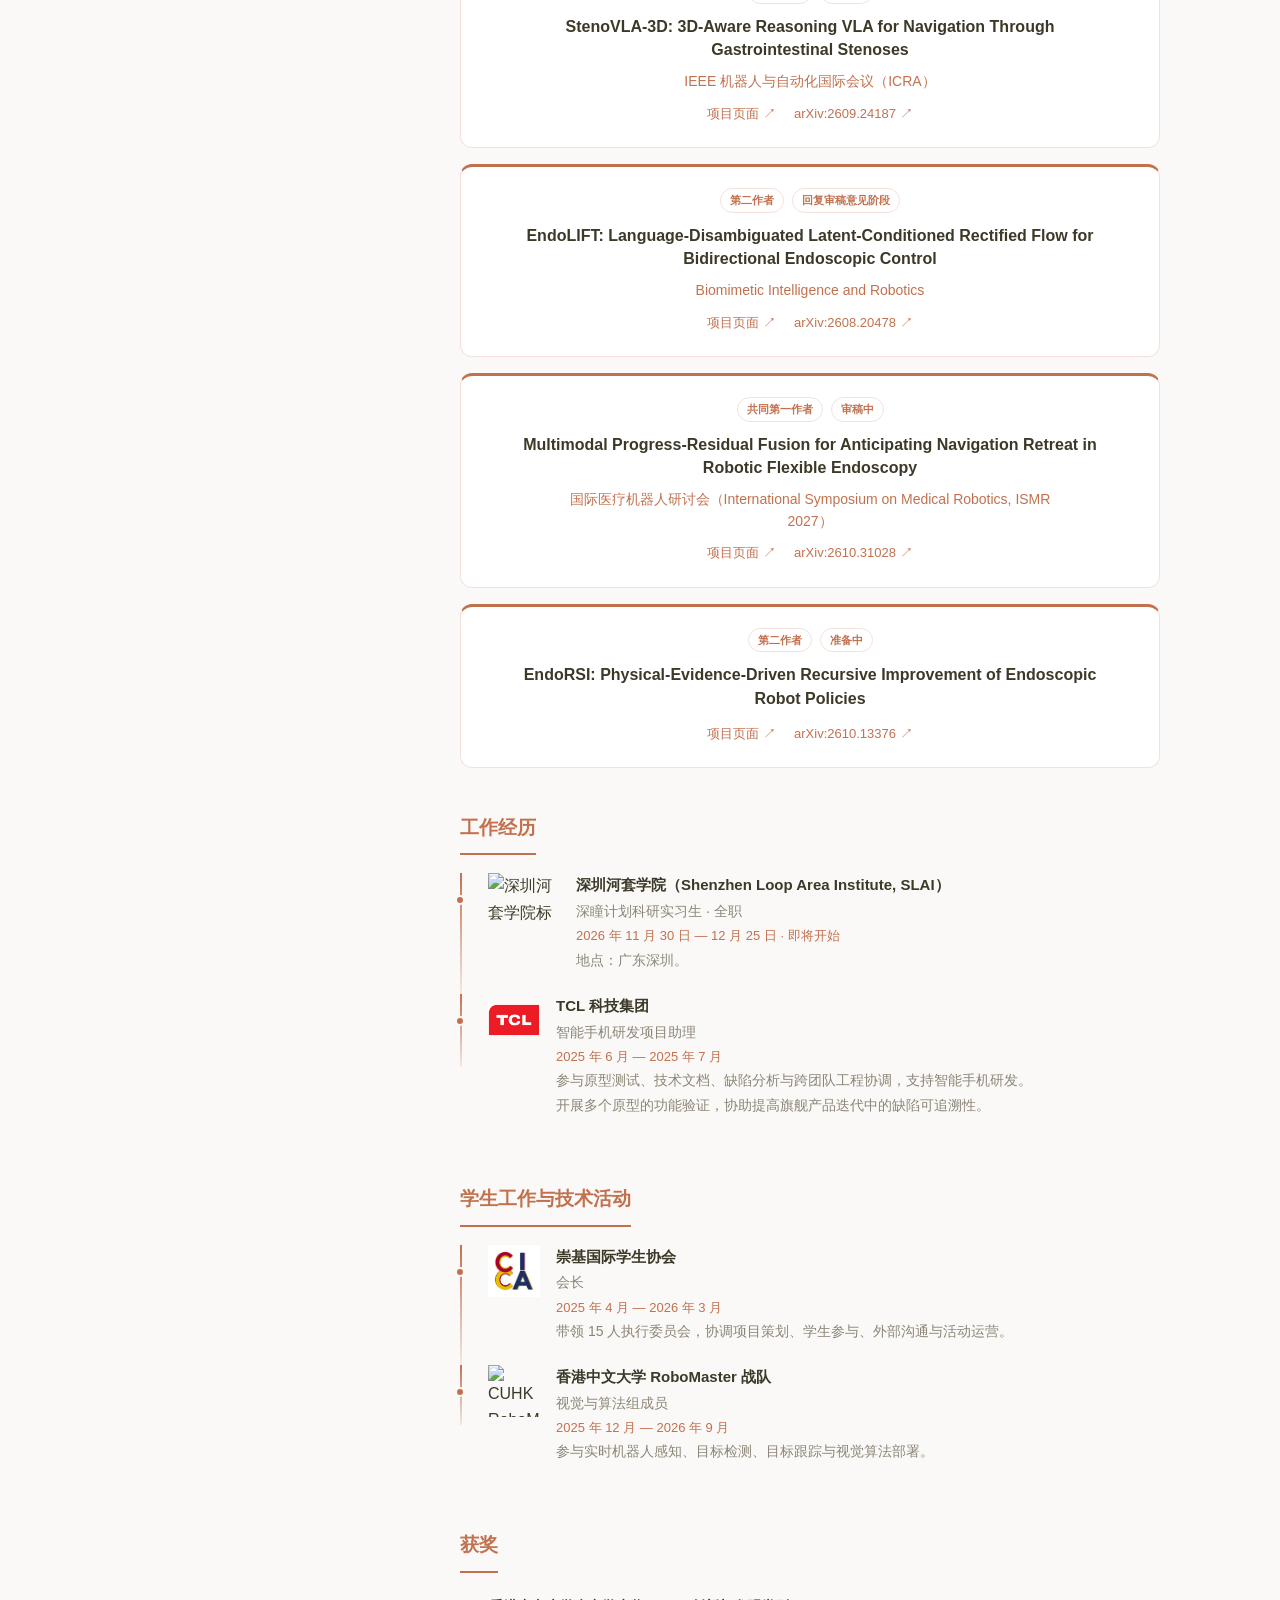
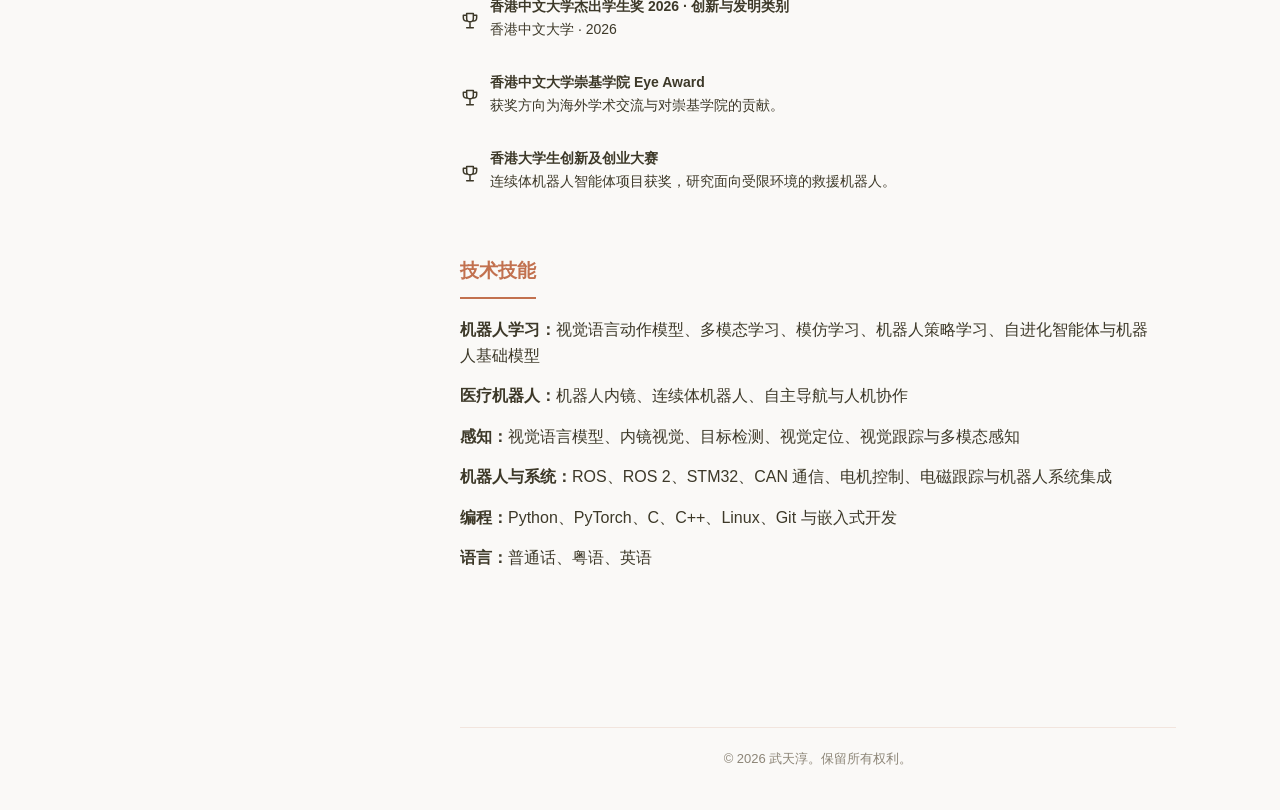
==== commit bac57217: "Add SLAI logo and clarify IMM Lab mentors bilingually" ====
--- a/index-zh.html
+++ b/index-zh.html
@@ -168,7 +168,7 @@
 <h2 class="section-title">关于我</h2>
 <div class="section-body">
 <p>我是<strong>武天淳（Evan Wu）</strong>，就读于电子工程专业，所在院校为<strong>香港中文大学</strong>。我的研究结合具身智能、医疗机器人与机器人学习，重点关注智能机器人内镜。</p>
-<p>在<a href="http://www.labren.org/mm/" target="_blank" rel="noopener noreferrer">Intelligent Medical Mechatronics（IMM Lab）</a>，我参与结合多模态感知、语言推理与物理控制的学习型机器人系统研究，研究项目涵盖自主内镜导航、视觉语言动作学习与智能内镜操作。</p>
+<p>在<a href="https://www.labren.org/mm/" target="_blank" rel="noopener noreferrer">智能医疗机电实验室（Intelligent Medical Mechatronics, IMM Lab）</a>，我参与结合多模态感知、语言推理与物理控制的学习型机器人系统研究，研究项目涵盖自主内镜导航、视觉语言动作学习与智能内镜操作。</p>
 <p>近期，我的研究进一步聚焦于<strong>自进化具身智能</strong>：通过交互经验获取、评价与改进任务技能，使机器人能够扩展固定策略以外的行为能力。</p>
 <p>我的长期研究目标是发展具有泛化与适应能力的机器人智能，使系统能够在真实医疗环境中与临床人员安全协作，并通过经验持续改进。我计划继续攻读机器人与具身智能方向的研究型研究生学位。</p>
 </div>
@@ -199,13 +199,14 @@
 <img alt="The Chinese University of Hong Kong" class="institution-logo" src="assets/img/cuee.jpg"/>
 <div class="experience-content">
 <p class="exp-title">
-<strong>Intelligent Medical Mechatronics（IMM Lab）</strong>
+<strong>智能医疗机电实验室（Intelligent Medical Mechatronics, IMM Lab）</strong>
 </p>
 <p class="exp-detail">学生研究助理</p>
-<p class="exp-detail"><a href="http://www.labren.org/mm/" target="_blank" rel="noopener noreferrer">实验室网站 ↗</a></p>
+<p class="exp-detail"><a href="https://www.labren.org/mm/" target="_blank" rel="noopener noreferrer">实验室网站 ↗</a></p>
 <p class="exp-detail"><a href="https://ngchikit.github.io/renlab-endoscopic-projects/" target="_blank" rel="noopener noreferrer">REN Lab 内镜项目 ↗</a></p>
 <p class="exp-detail">
-<em>指导老师：</em>Chi Kit Ng 老师</p>
+<em>博士生研究指导：</em><a href="https://ngchikit.github.io/" target="_blank" rel="noopener noreferrer">吴志杰（Chi Kit Ng）</a></p>
+<p class="exp-detail"><em>指导教授：</em><a href="https://www.ee.cuhk.edu.hk/en-gb/people/academic-staff/professors/prof-ren-hongliang" target="_blank" rel="noopener noreferrer">任洪亮（Hongliang Ren）</a></p>
 <p class="exp-period">2025 年 12 月 — 至今</p>
 <p class="exp-detail">开展具身智能与学习型医疗机器人研究，重点关注自主及半自主机器人内镜。</p>
 </div>
@@ -219,9 +220,9 @@
 <ol class="bibliography">
 <li><article class="pub-content"><div class="pub-meta"><span class="pub-role">共同第一作者</span><span class="pub-state">已接收</span></div><h4 class="title">EICARL: Traversability-Aware Decision Making Through Bounded Attempts in Narrow-Lumen Navigation</h4><p class="periodical">CoRL 2026 Workshop · <a href="https://workshop.oopsie-data.com/" target="_blank" rel="noopener noreferrer">Oops, I Erred: Collecting, Curating and Using Imperfect Data for Realistic Scenarios ↗</a></p><p class="links"><a href="https://tianchun-research-atlas.husheddaisy64.chatgpt.site/projects/EICARL/?lang=zh" target="_blank" rel="noopener noreferrer">项目页面 ↗</a><a href="https://openreview.net/forum?id=WQSL6LbIMo" target="_blank" rel="noopener noreferrer">OpenReview 论文 ↗</a></p></article></li>
 <li><article class="pub-content"><div class="pub-meta"><span class="pub-role">共同第一作者</span></div><h4 class="title">EndoVLA-OOV: Language-Conditioned Out-of-View Target Acquisition in Robotic Endoscopy</h4><p class="links"><a href="https://tianchun-research-atlas.husheddaisy64.chatgpt.site/projects/EndoVLA-OOV/?lang=zh" target="_blank" rel="noopener noreferrer">项目页面 ↗</a><a href="https://arxiv.org/abs/2610.24747" target="_blank" rel="noopener noreferrer">arXiv:2610.24747 ↗</a></p></article></li>
-<li><article class="pub-content"><div class="pub-meta"><span class="pub-role">第二作者</span><span class="pub-state">审稿中</span></div><h4 class="title">StenoVLA-3D: 3D-Aware Reasoning VLA for Navigation Through Gastrointestinal Stenoses</h4><p class="periodical">IEEE International Conference on Robotics and Automation (ICRA)</p><p class="links"><a href="https://tianchun-research-atlas.husheddaisy64.chatgpt.site/projects/StenoVLA-3D/?lang=zh" target="_blank" rel="noopener noreferrer">项目页面 ↗</a><a href="https://arxiv.org/abs/2609.24187" target="_blank" rel="noopener noreferrer">arXiv:2609.24187 ↗</a></p></article></li>
+<li><article class="pub-content"><div class="pub-meta"><span class="pub-role">第二作者</span><span class="pub-state">审稿中</span></div><h4 class="title">StenoVLA-3D: 3D-Aware Reasoning VLA for Navigation Through Gastrointestinal Stenoses</h4><p class="periodical">IEEE 机器人与自动化国际会议（ICRA）</p><p class="links"><a href="https://tianchun-research-atlas.husheddaisy64.chatgpt.site/projects/StenoVLA-3D/?lang=zh" target="_blank" rel="noopener noreferrer">项目页面 ↗</a><a href="https://arxiv.org/abs/2609.24187" target="_blank" rel="noopener noreferrer">arXiv:2609.24187 ↗</a></p></article></li>
 <li><article class="pub-content"><div class="pub-meta"><span class="pub-role">第二作者</span><span class="pub-state">回复审稿意见阶段</span></div><h4 class="title">EndoLIFT: Language-Disambiguated Latent-Conditioned Rectified Flow for Bidirectional Endoscopic Control</h4><p class="periodical">Biomimetic Intelligence and Robotics</p><p class="links"><a href="https://tianchun-research-atlas.husheddaisy64.chatgpt.site/projects/EndoLIFT/?lang=zh" target="_blank" rel="noopener noreferrer">项目页面 ↗</a><a href="https://arxiv.org/abs/2608.20478" target="_blank" rel="noopener noreferrer">arXiv:2608.20478 ↗</a></p></article></li>
-<li><article class="pub-content"><div class="pub-meta"><span class="pub-role">共同第一作者</span><span class="pub-state">审稿中</span></div><h4 class="title">Multimodal Progress-Residual Fusion for Anticipating Navigation Retreat in Robotic Flexible Endoscopy</h4><p class="periodical">International Symposium on Medical Robotics (ISMR 2027)</p><p class="links"><a href="https://tianchun-research-atlas.husheddaisy64.chatgpt.site/projects/MPRF/?lang=zh" target="_blank" rel="noopener noreferrer">项目页面 ↗</a><a href="https://arxiv.org/abs/2610.31028" target="_blank" rel="noopener noreferrer">arXiv:2610.31028 ↗</a></p></article></li>
+<li><article class="pub-content"><div class="pub-meta"><span class="pub-role">共同第一作者</span><span class="pub-state">审稿中</span></div><h4 class="title">Multimodal Progress-Residual Fusion for Anticipating Navigation Retreat in Robotic Flexible Endoscopy</h4><p class="periodical">国际医疗机器人研讨会（International Symposium on Medical Robotics, ISMR 2027）</p><p class="links"><a href="https://tianchun-research-atlas.husheddaisy64.chatgpt.site/projects/MPRF/?lang=zh" target="_blank" rel="noopener noreferrer">项目页面 ↗</a><a href="https://arxiv.org/abs/2610.31028" target="_blank" rel="noopener noreferrer">arXiv:2610.31028 ↗</a></p></article></li>
 <li><article class="pub-content"><div class="pub-meta"><span class="pub-role">第二作者</span><span class="pub-state">准备中</span></div><h4 class="title">EndoRSI: Physical-Evidence-Driven Recursive Improvement of Endoscopic Robot Policies</h4><p class="links"><a href="https://tianchun-research-atlas.husheddaisy64.chatgpt.site/projects/EndoRSI/?lang=zh" target="_blank" rel="noopener noreferrer">项目页面 ↗</a><a href="https://arxiv.org/abs/2610.13376" target="_blank" rel="noopener noreferrer">arXiv:2610.13376 ↗</a></p></article></li>
 </ol>
 </div>
@@ -229,7 +230,7 @@
 <section class="section" id="professional">
 <h2 class="section-title">工作经历</h2>
 <div class="section-body">
-<div class="card timeline-item"><div class="experience-item"><div class="experience-content"><p class="exp-title"><strong>Shenzhen Loop Area Institute（SLAI）</strong></p><p class="exp-detail">深瞳研究计划实习生（Deep Sight Research Program Intern） · 全职</p><p class="exp-period">2026 年 11 月 30 日 — 12 月 25 日 · 即将开始</p><p class="exp-detail">地点：广东深圳 · 深瞳研究计划。</p></div></div></div>
+<div class="card timeline-item"><div class="experience-item"><img alt="深圳河套学院标识" class="institution-logo slai-logo" src="assets/img/slai-logo.png"/><div class="experience-content"><p class="exp-title"><strong>深圳河套学院（Shenzhen Loop Area Institute, SLAI）</strong></p><p class="exp-detail">深瞳计划科研实习生 · 全职</p><p class="exp-period">2026 年 11 月 30 日 — 12 月 25 日 · 即将开始</p><p class="exp-detail">地点：广东深圳。</p></div></div></div>
 
 <div class="card timeline-item">
 <div class="experience-item">
--- a/assets/css/theme-evan.css
+++ b/assets/css/theme-evan.css
@@ -956,3 +956,6 @@
 body.theme-evan .image.avatar{width:200px;height:200px;overflow:hidden;border-radius:50%;margin:0 auto 20px}body.theme-evan .image.avatar img{display:block!important;width:100%!important;height:100%!important;object-fit:cover!important;border-radius:0!important}body.theme-evan .sidebar{position:sticky;top:60px;height:auto;overflow:visible;padding-top:36px;align-self:start}body.theme-evan .profile-card{padding-bottom:25px}@media(max-width:1080px){body.theme-evan .sidebar{position:static;width:100%;top:auto}}
 
 body.theme-evan .content{margin-left:0}body.theme-evan .sidebar{left:auto;flex:0 0 320px}@media(max-width:1080px){body.theme-evan .sidebar{flex-basis:100%}}
+
+body.theme-evan .institution-logo.slai-logo { width: 72px; height: 52px; object-fit: cover; object-position: left center; }
+@media (max-width: 640px) { body.theme-evan .institution-logo.slai-logo { width: 61px; height: 44px; } }
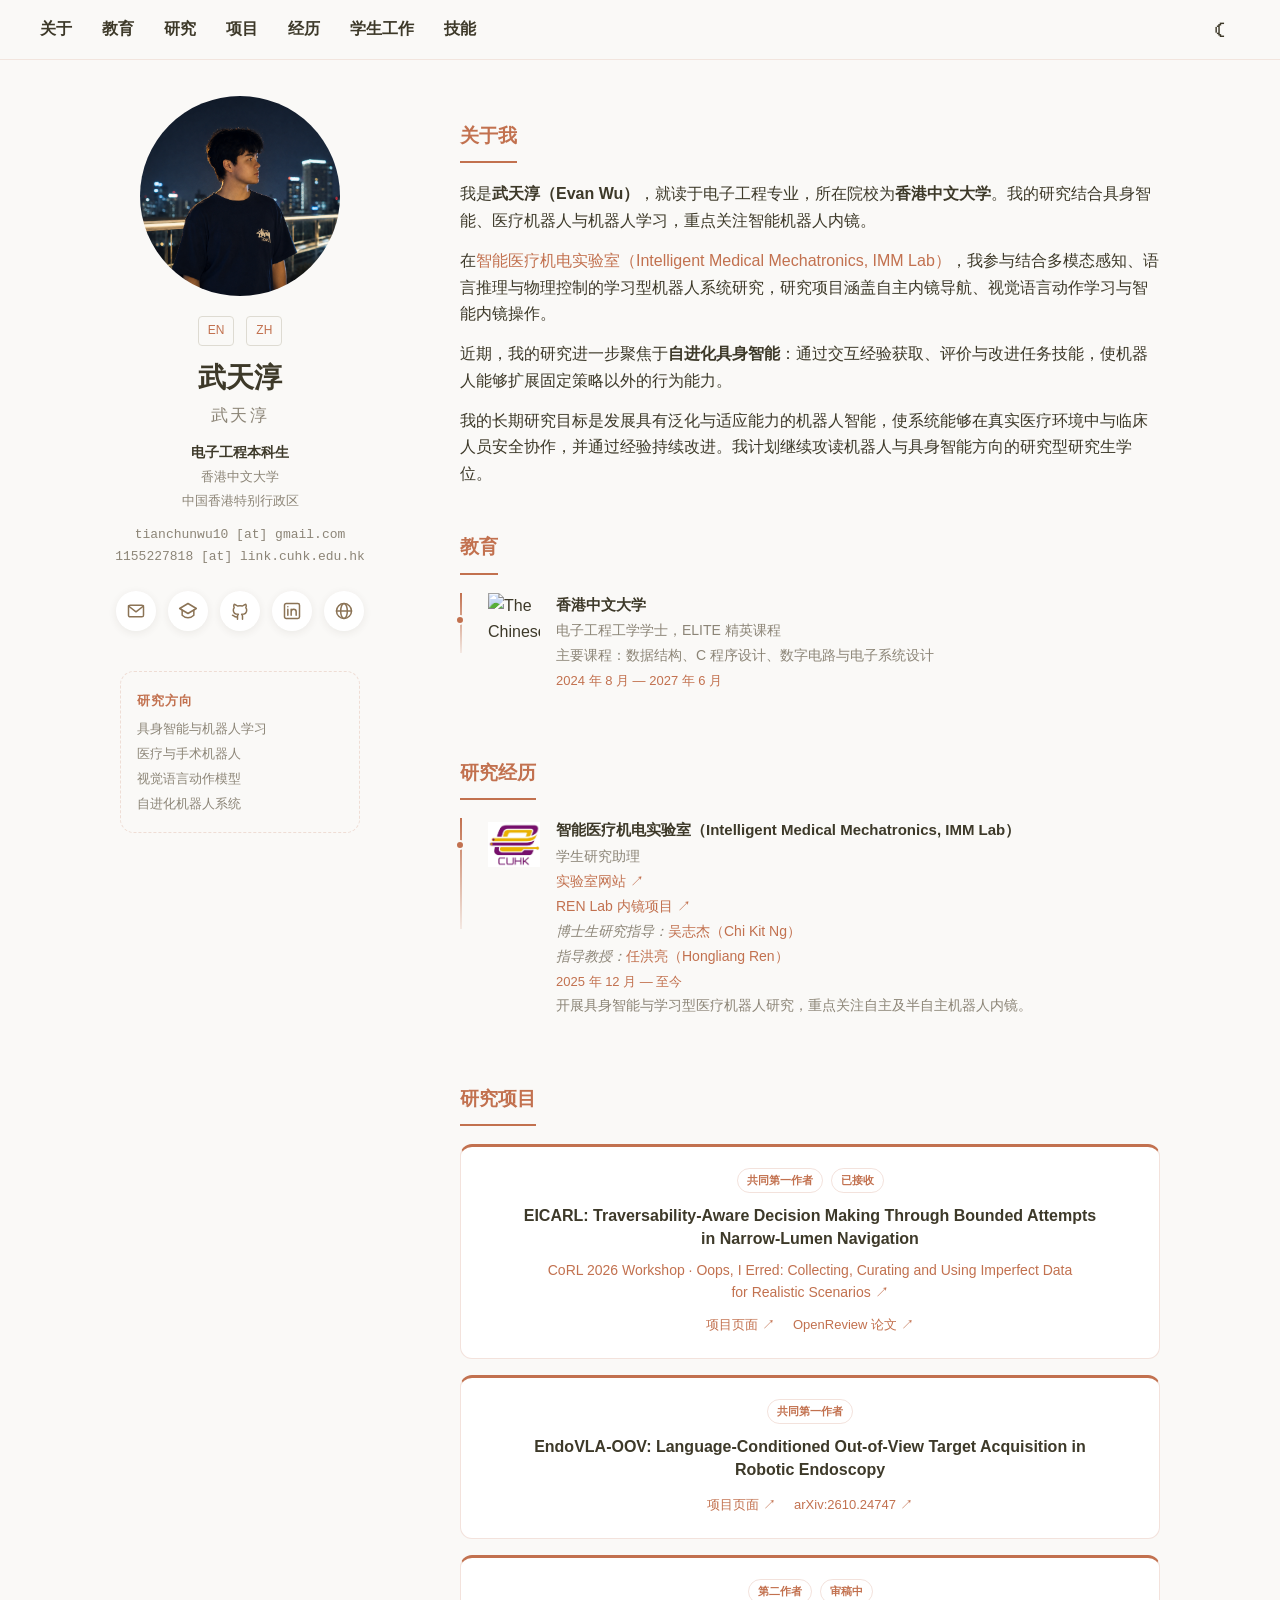
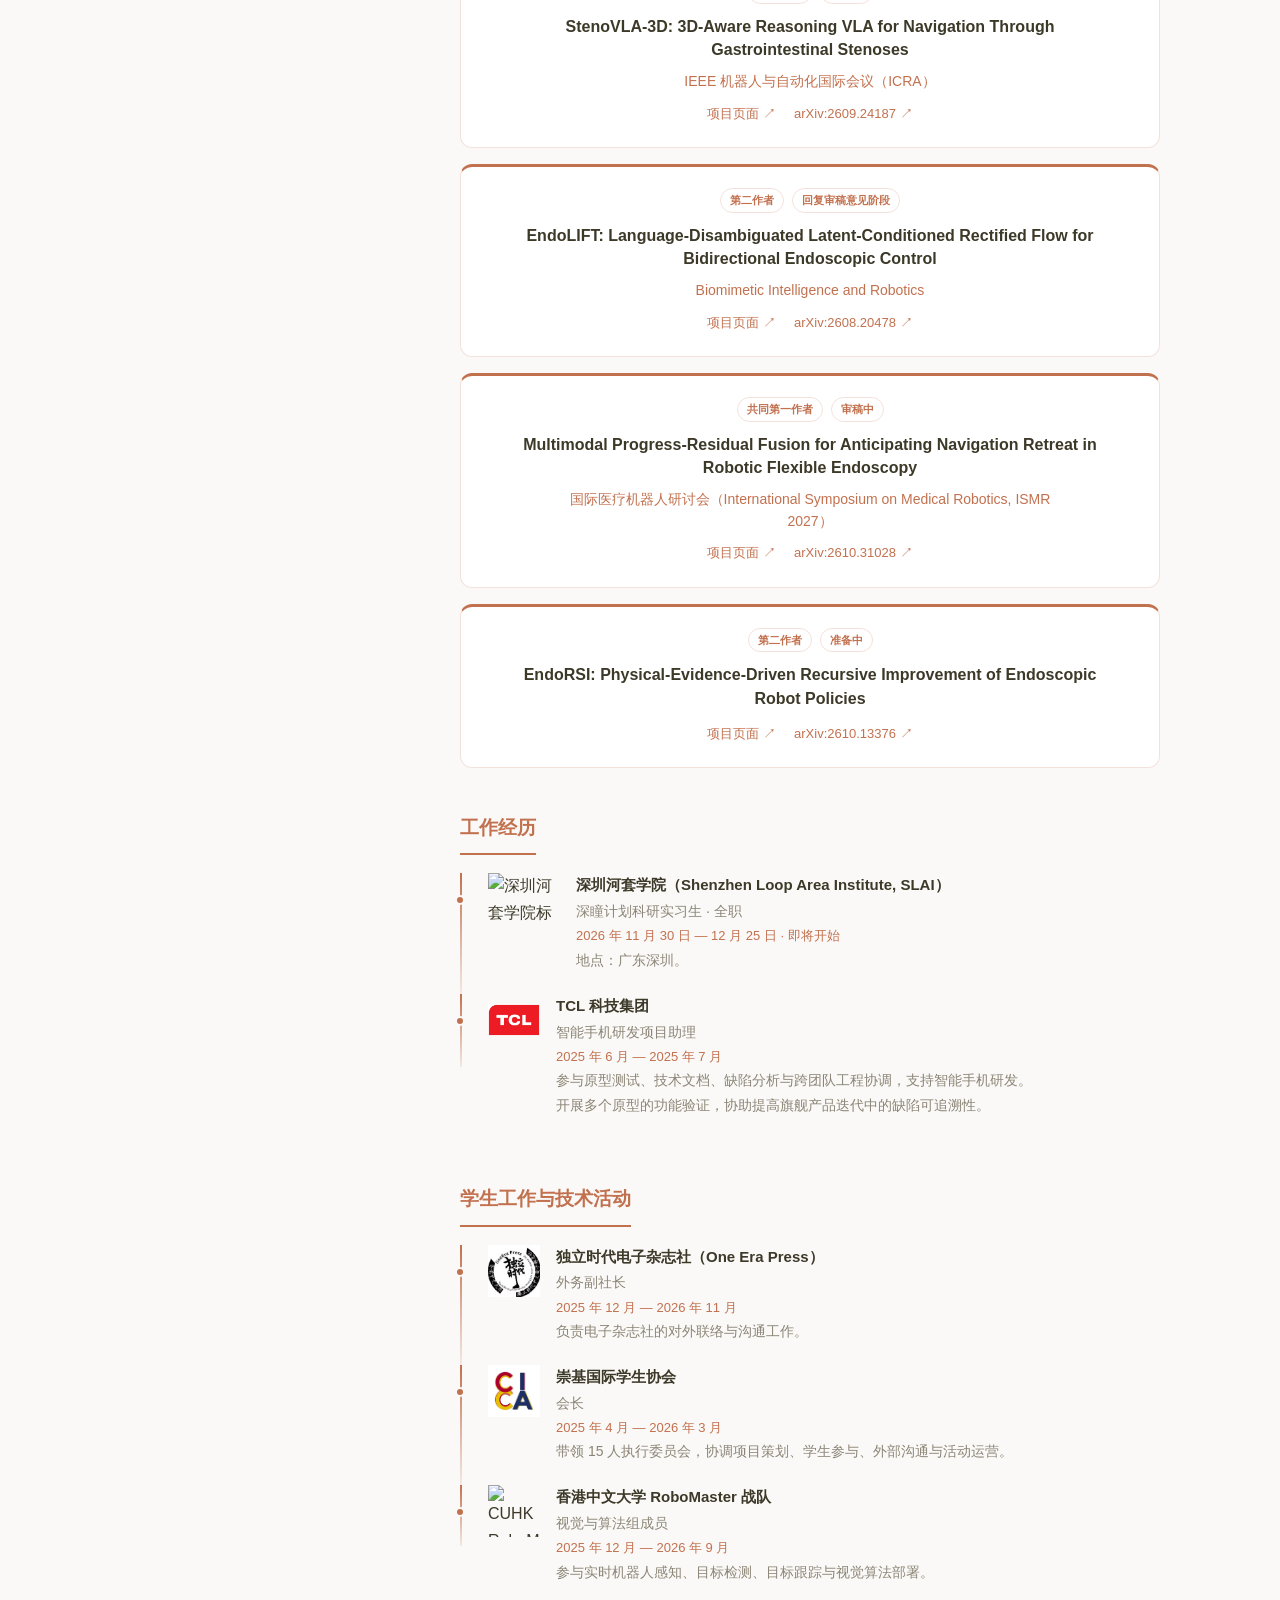
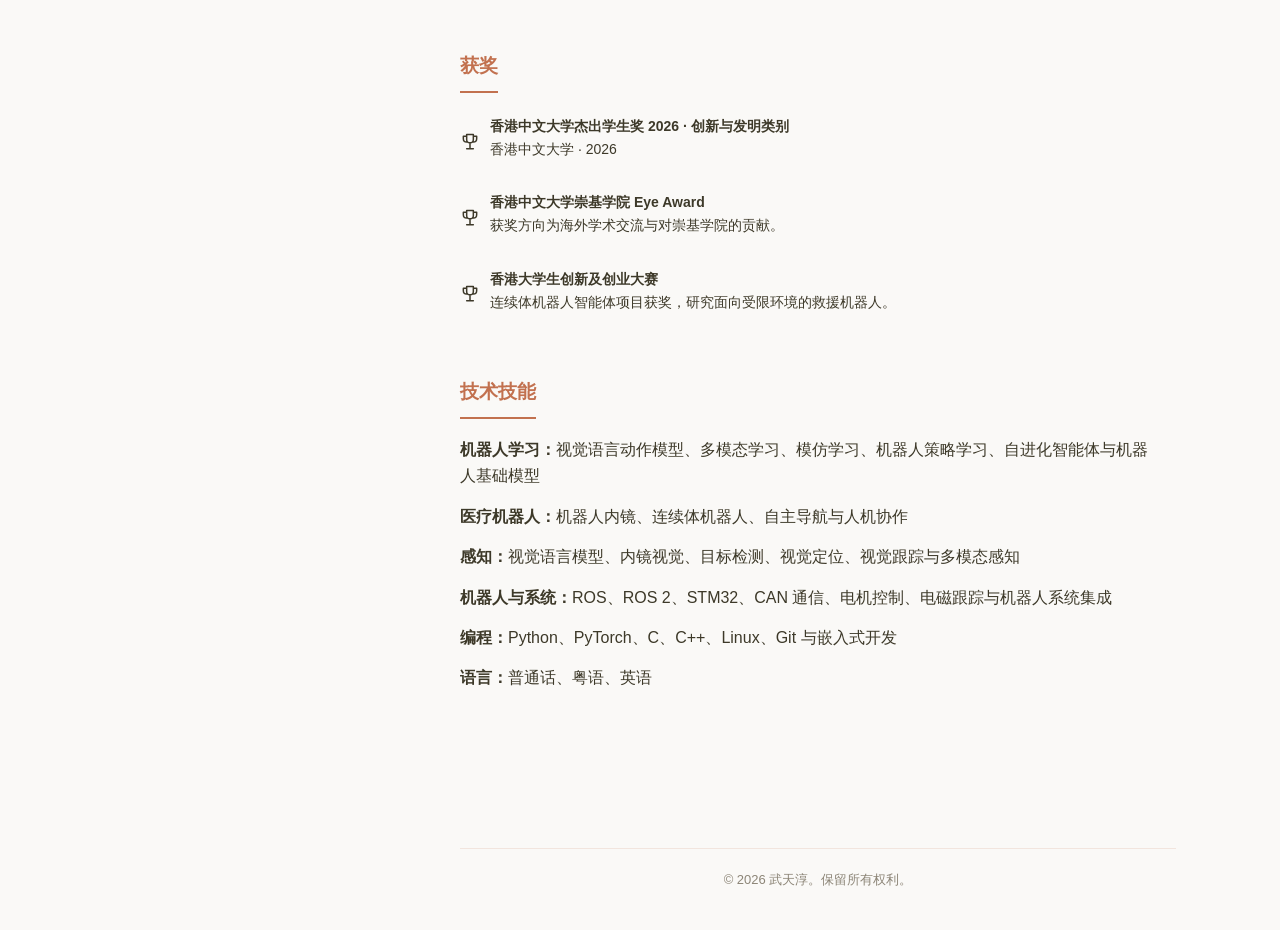
==== commit ac91897a: "Add One Era Press leadership role" ====
--- a/index-zh.html
+++ b/index-zh.html
@@ -251,6 +251,8 @@
 <section class="section" id="leadership">
 <h2 class="section-title">学生工作与技术活动</h2>
 <div class="section-body">
+<div class="card timeline-item"><div class="experience-item"><img alt="独立时代电子杂志社标识" class="institution-logo" src="assets/img/one-era-press.jpg"/><div class="experience-content"><p class="exp-title"><strong>独立时代电子杂志社（One Era Press）</strong></p><p class="exp-detail">外务副社长</p><p class="exp-period">2025 年 12 月 — 2026 年 11 月</p><p class="exp-detail">负责电子杂志社的对外联络与沟通工作。</p></div></div></div>
+
 <div class="card timeline-item">
 <div class="experience-item">
 <img alt="Chung Chi International Association" class="institution-logo" src="assets/img/CCIA.jpg"/>
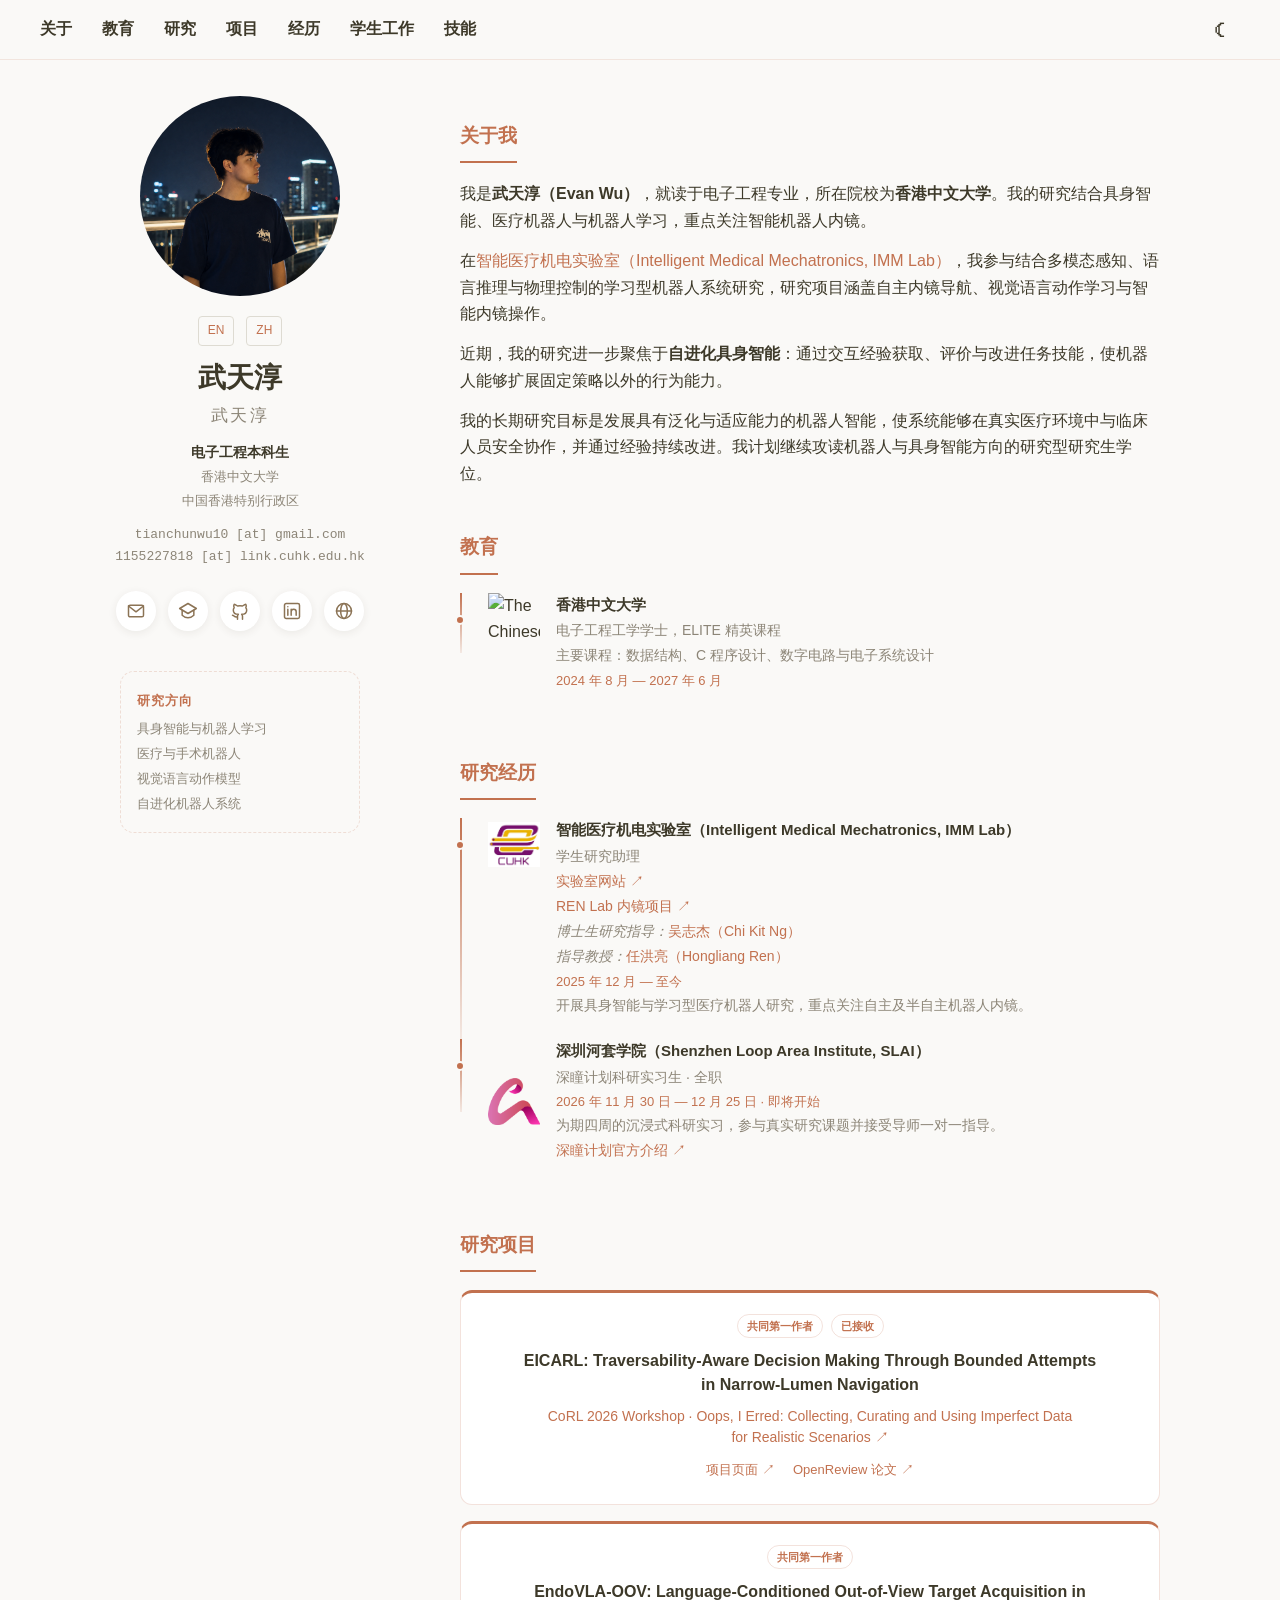
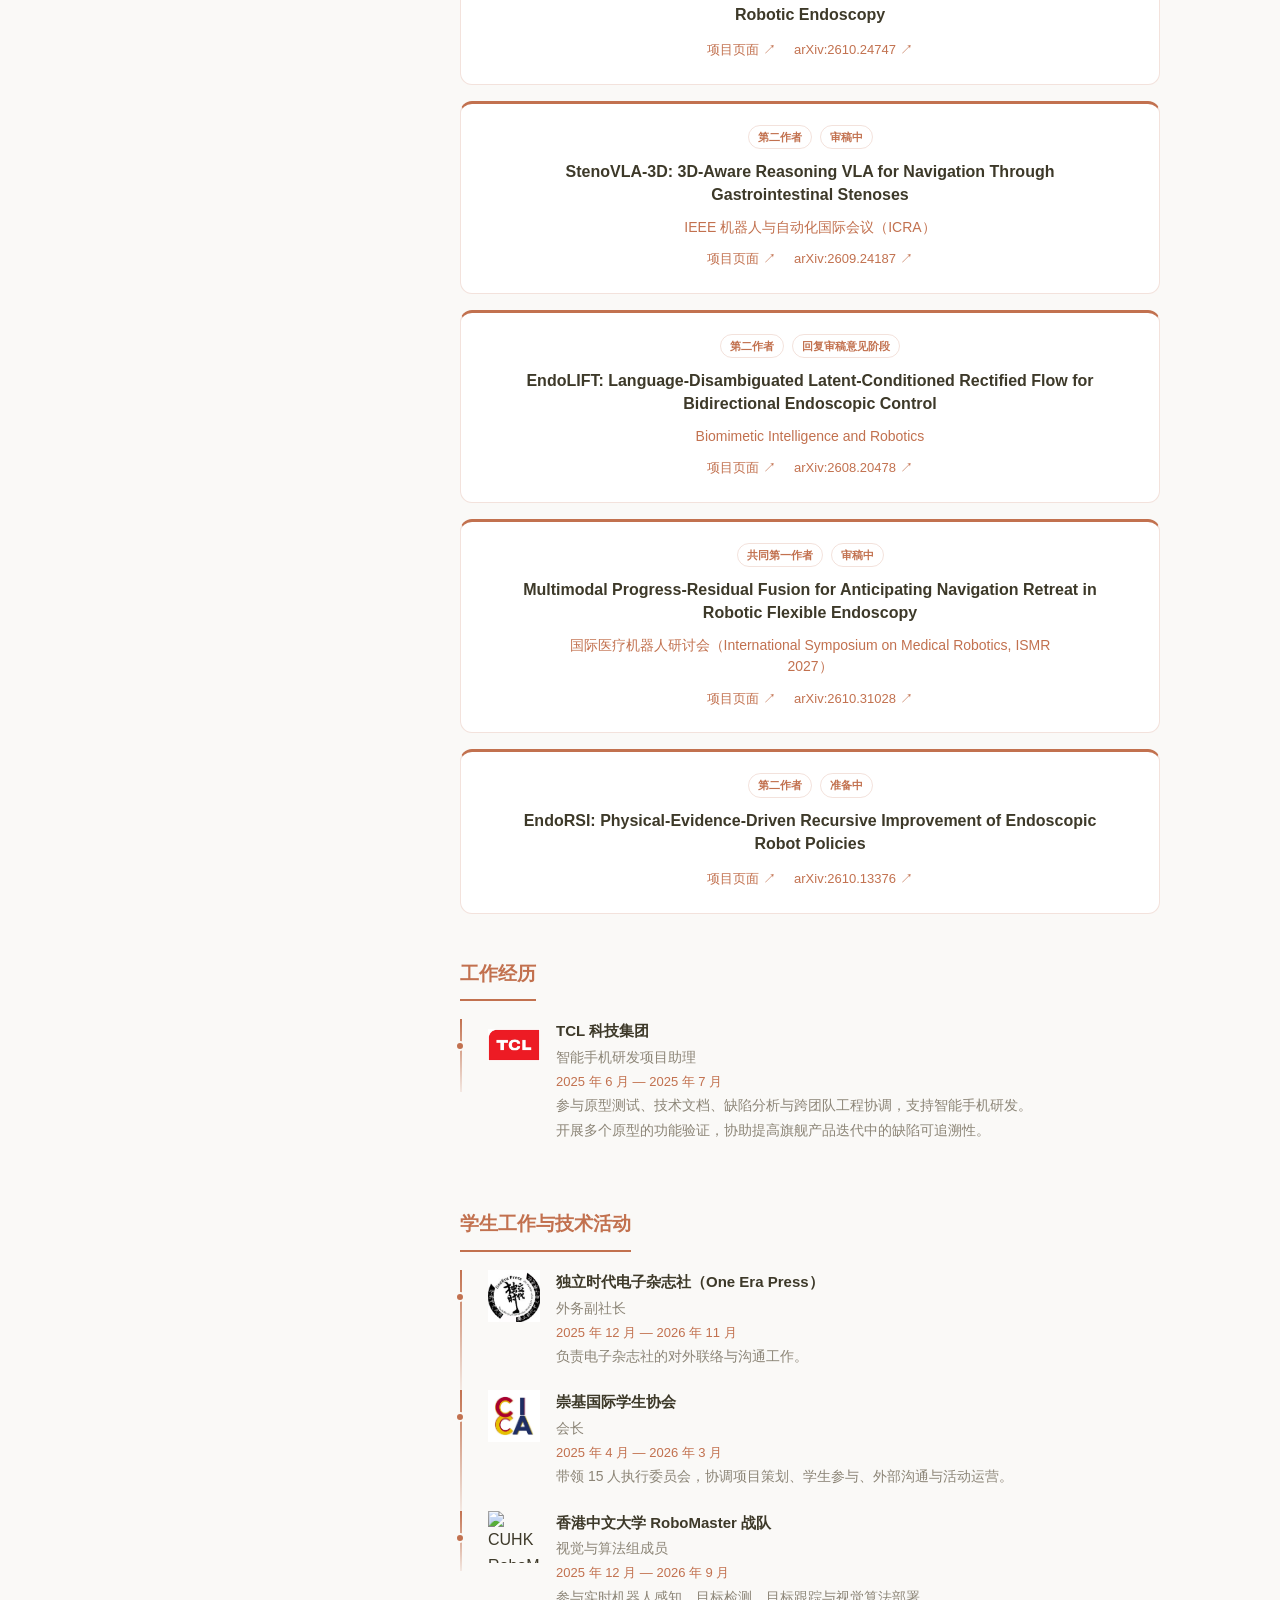
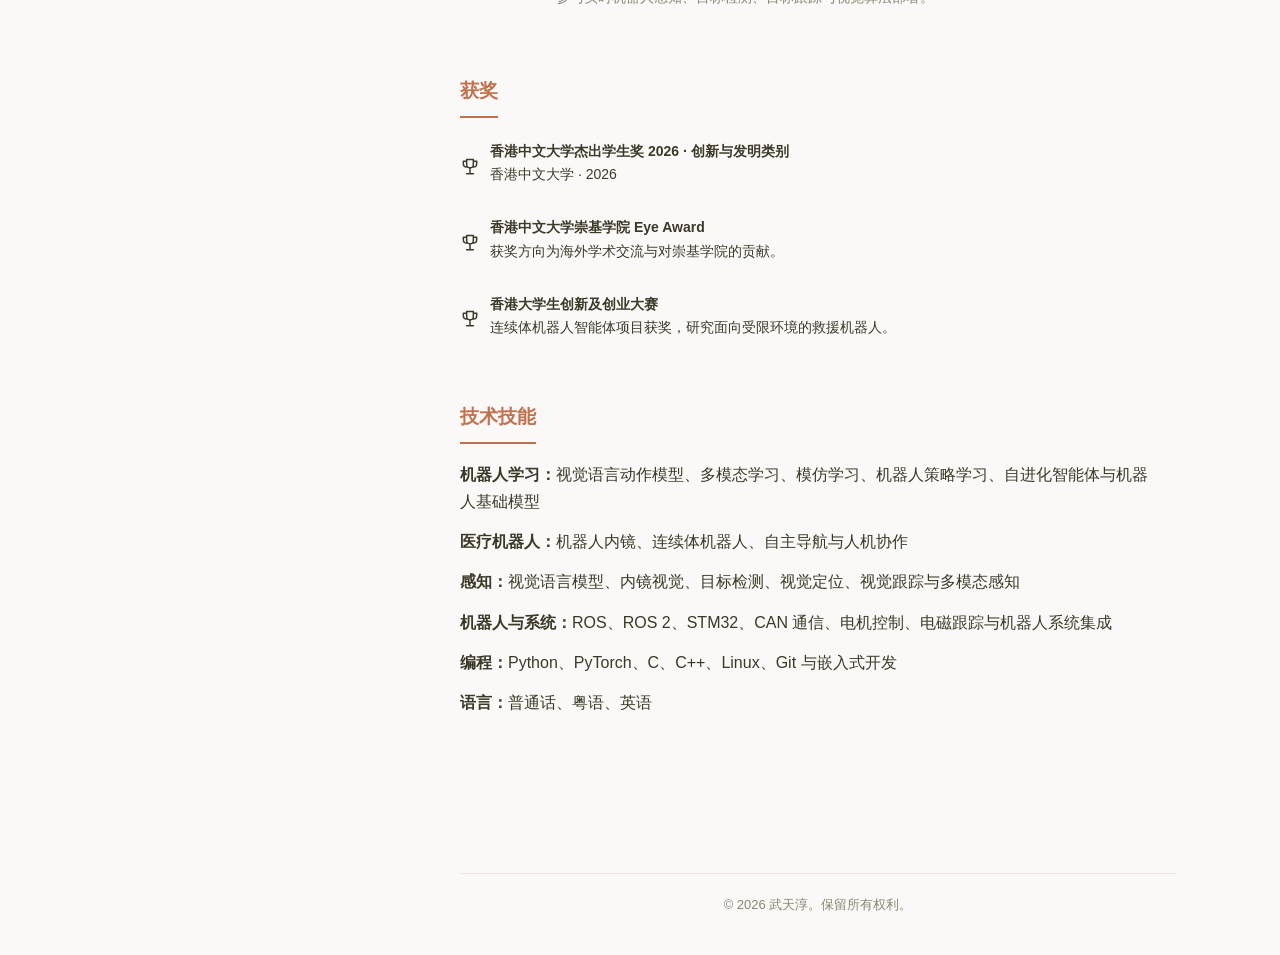
==== commit bf821853: "Classify Deep Sight as research and align SLAI mark" ====
--- a/index-zh.html
+++ b/index-zh.html
@@ -212,6 +212,7 @@
 </div>
 </div>
 </div>
+<div class="card timeline-item slai-experience"><div class="experience-item"><img alt="深圳河套学院标识" class="institution-logo" src="assets/img/slai-mark.png"/><div class="experience-content"><p class="exp-title"><strong>深圳河套学院（Shenzhen Loop Area Institute, SLAI）</strong></p><p class="exp-detail">深瞳计划科研实习生 · 全职</p><p class="exp-period">2026 年 11 月 30 日 — 12 月 25 日 · 即将开始</p><p class="exp-detail">为期四周的沉浸式科研实习，参与真实研究课题并接受导师一对一指导。</p><p class="exp-detail"><a href="https://www.slai.edu.cn/zh-hans/article/667" target="_blank" rel="noopener noreferrer">深瞳计划官方介绍 ↗</a></p></div></div></div>
 </div>
 </section>
 <section class="section" id="projects">
@@ -230,7 +231,6 @@
 <section class="section" id="professional">
 <h2 class="section-title">工作经历</h2>
 <div class="section-body">
-<div class="card timeline-item"><div class="experience-item"><img alt="深圳河套学院标识" class="institution-logo slai-logo" src="assets/img/slai-logo.png"/><div class="experience-content"><p class="exp-title"><strong>深圳河套学院（Shenzhen Loop Area Institute, SLAI）</strong></p><p class="exp-detail">深瞳计划科研实习生 · 全职</p><p class="exp-period">2026 年 11 月 30 日 — 12 月 25 日 · 即将开始</p><p class="exp-detail">地点：广东深圳。</p></div></div></div>
 
 <div class="card timeline-item">
 <div class="experience-item">
--- a/assets/css/theme-evan.css
+++ b/assets/css/theme-evan.css
@@ -957,5 +957,4 @@
 
 body.theme-evan .content{margin-left:0}body.theme-evan .sidebar{left:auto;flex:0 0 320px}@media(max-width:1080px){body.theme-evan .sidebar{flex-basis:100%}}
 
-body.theme-evan .institution-logo.slai-logo { width: 72px; height: 52px; object-fit: cover; object-position: left center; }
-@media (max-width: 640px) { body.theme-evan .institution-logo.slai-logo { width: 61px; height: 44px; } }
+body.theme-evan .slai-experience .experience-item { align-items: center; }
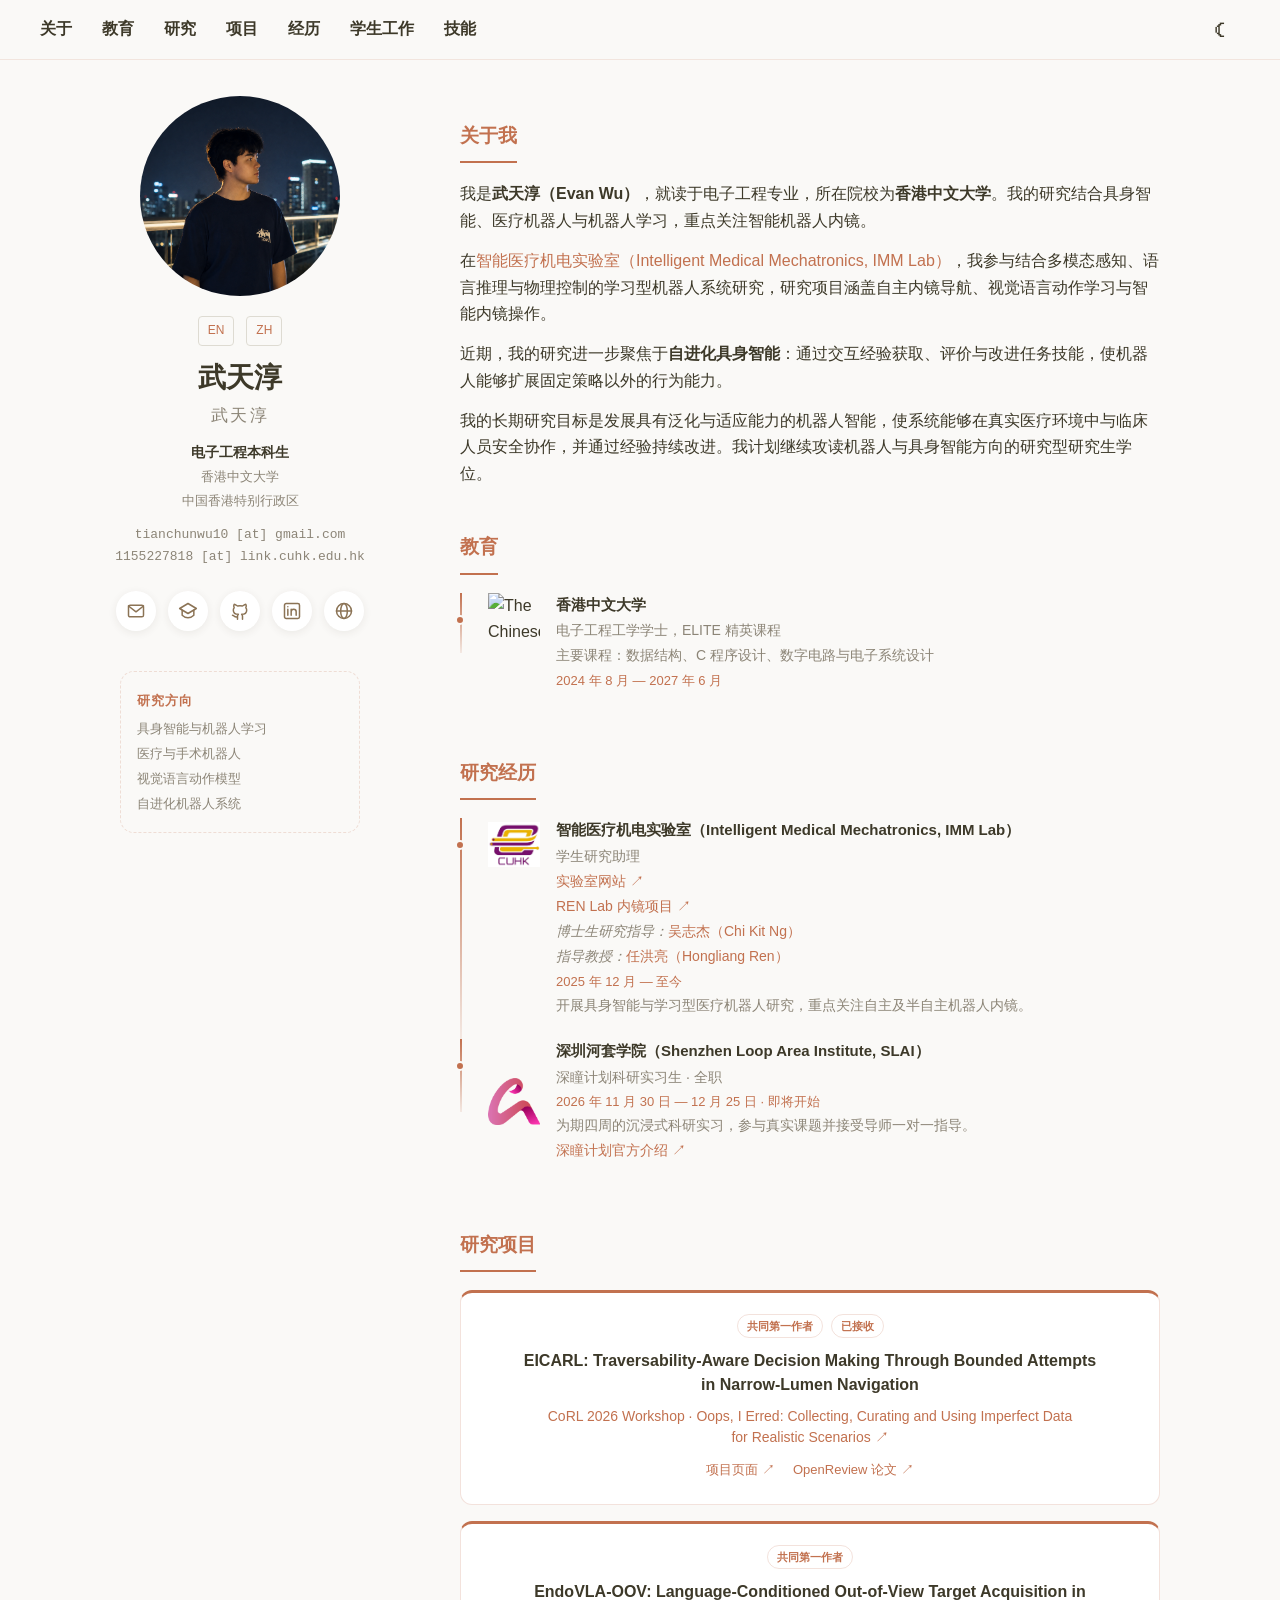
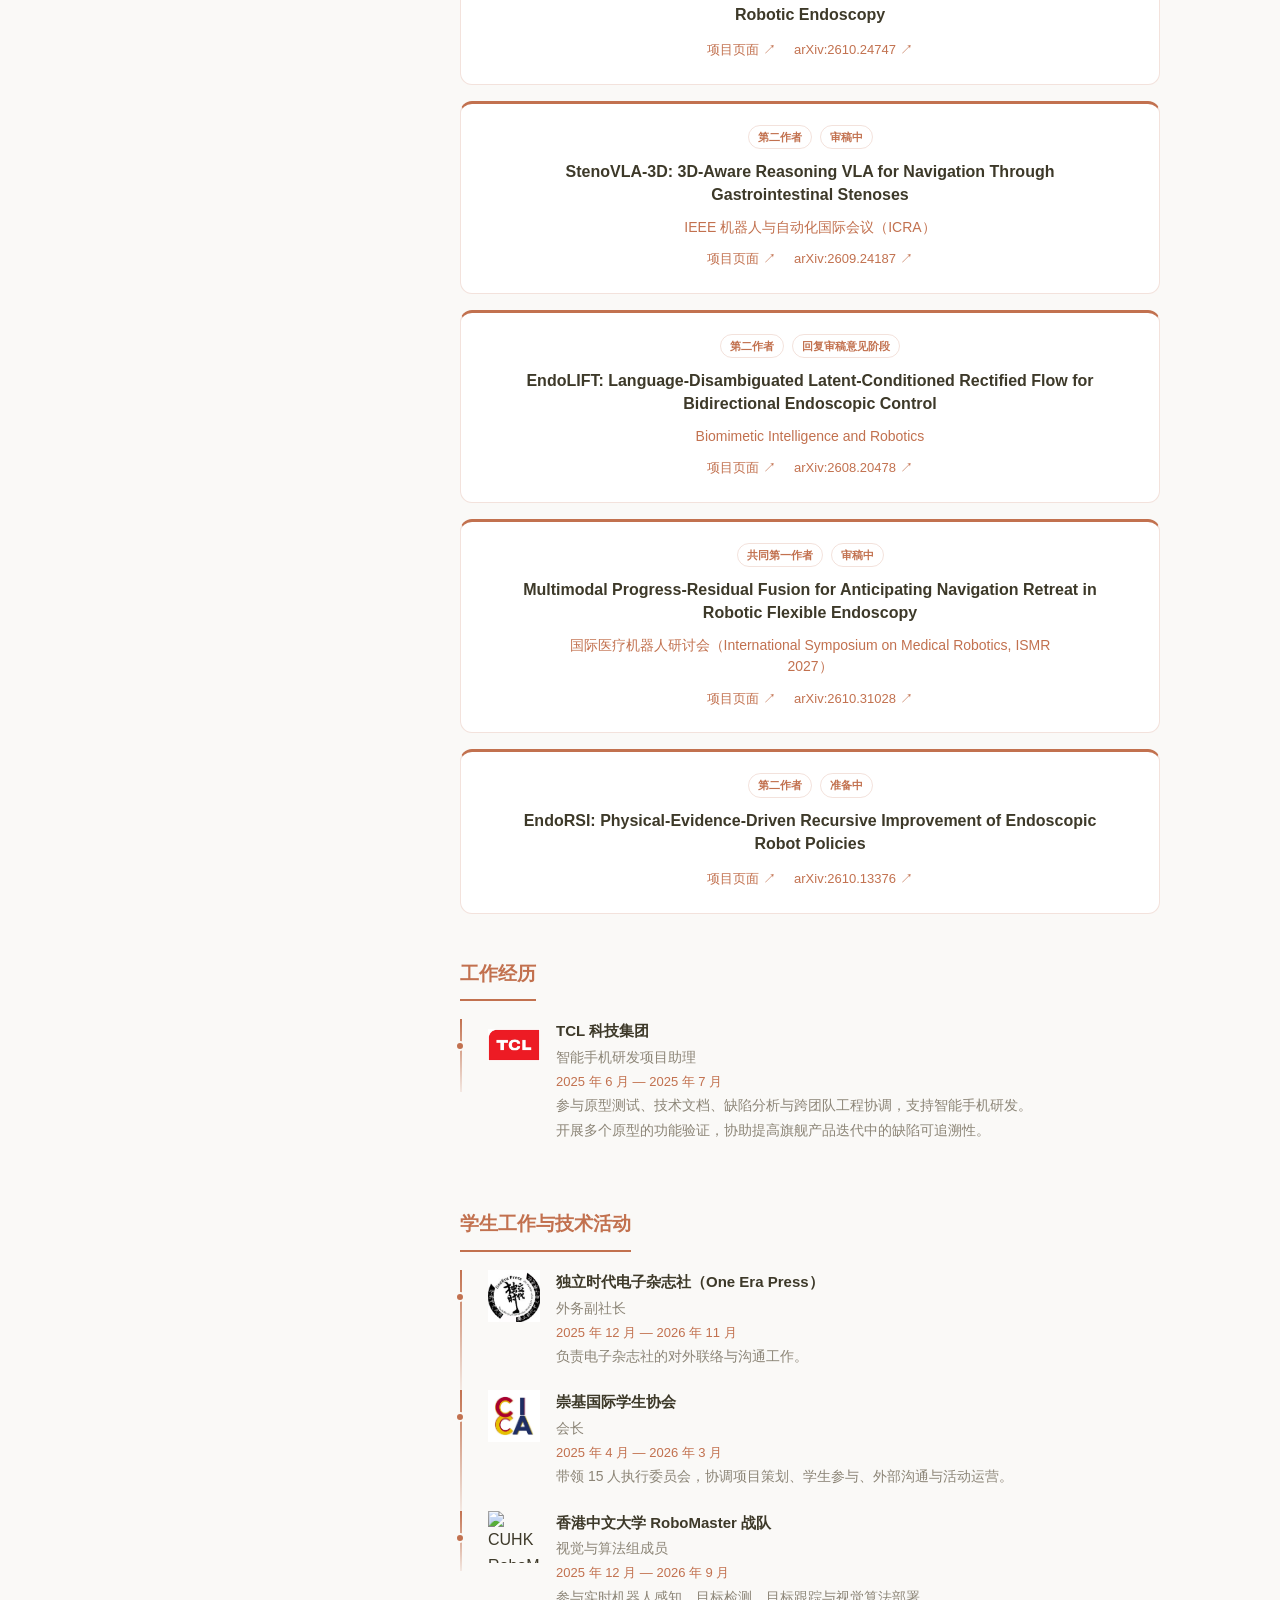
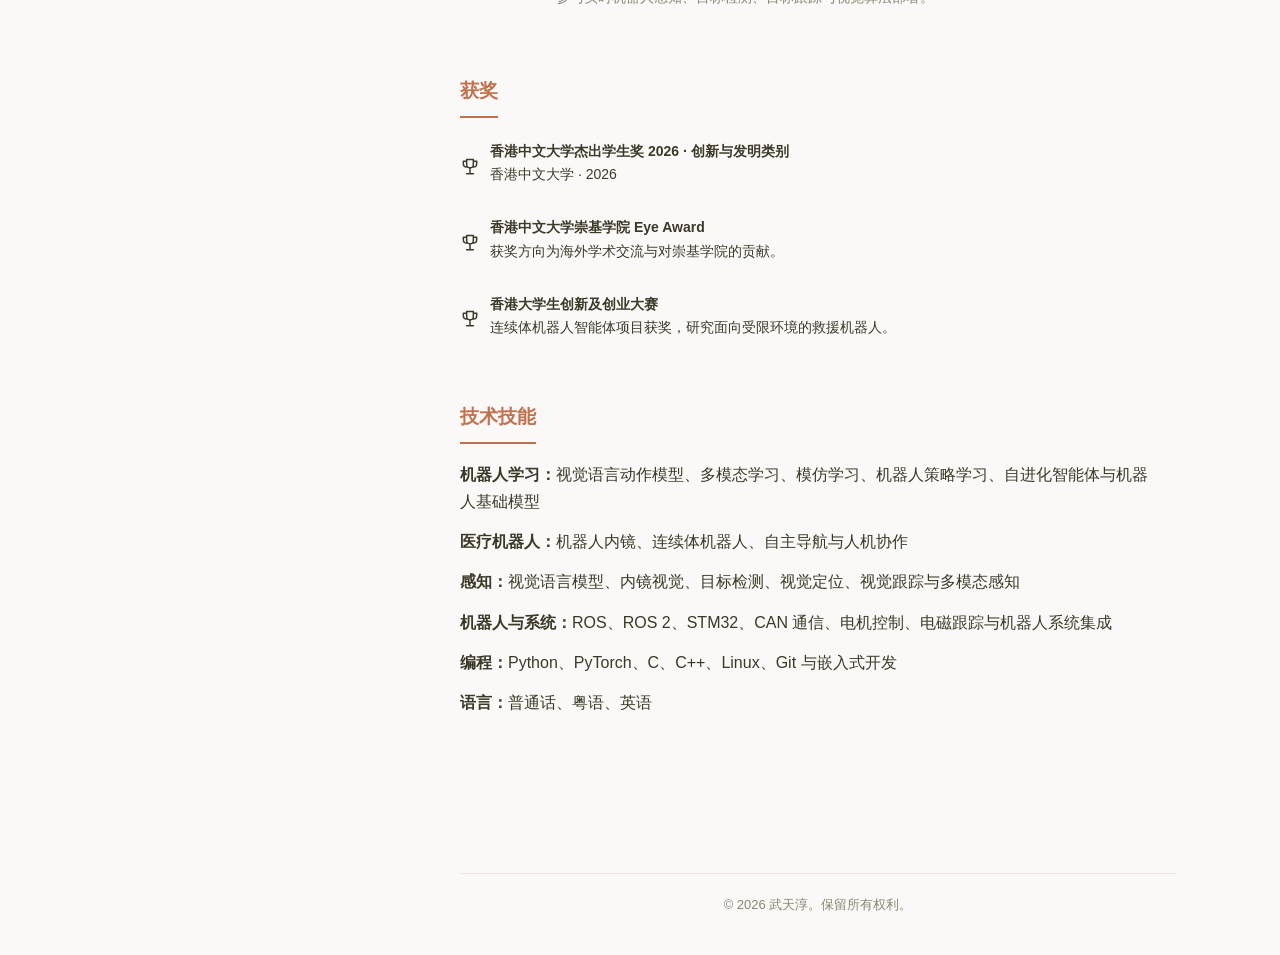
==== commit 73872a6c: "Tighten Deep Sight research description" ====
--- a/index-zh.html
+++ b/index-zh.html
@@ -212,7 +212,7 @@
 </div>
 </div>
 </div>
-<div class="card timeline-item slai-experience"><div class="experience-item"><img alt="深圳河套学院标识" class="institution-logo" src="assets/img/slai-mark.png"/><div class="experience-content"><p class="exp-title"><strong>深圳河套学院（Shenzhen Loop Area Institute, SLAI）</strong></p><p class="exp-detail">深瞳计划科研实习生 · 全职</p><p class="exp-period">2026 年 11 月 30 日 — 12 月 25 日 · 即将开始</p><p class="exp-detail">为期四周的沉浸式科研实习，参与真实研究课题并接受导师一对一指导。</p><p class="exp-detail"><a href="https://www.slai.edu.cn/zh-hans/article/667" target="_blank" rel="noopener noreferrer">深瞳计划官方介绍 ↗</a></p></div></div></div>
+<div class="card timeline-item slai-experience"><div class="experience-item"><img alt="深圳河套学院标识" class="institution-logo" src="assets/img/slai-mark.png"/><div class="experience-content"><p class="exp-title"><strong>深圳河套学院（Shenzhen Loop Area Institute, SLAI）</strong></p><p class="exp-detail">深瞳计划科研实习生 · 全职</p><p class="exp-period">2026 年 11 月 30 日 — 12 月 25 日 · 即将开始</p><p class="exp-detail">为期四周的沉浸式科研实习，参与真实课题并接受导师一对一指导。</p><p class="exp-detail"><a href="https://www.slai.edu.cn/zh-hans/article/667" target="_blank" rel="noopener noreferrer">深瞳计划官方介绍 ↗</a></p></div></div></div>
 </div>
 </section>
 <section class="section" id="projects">
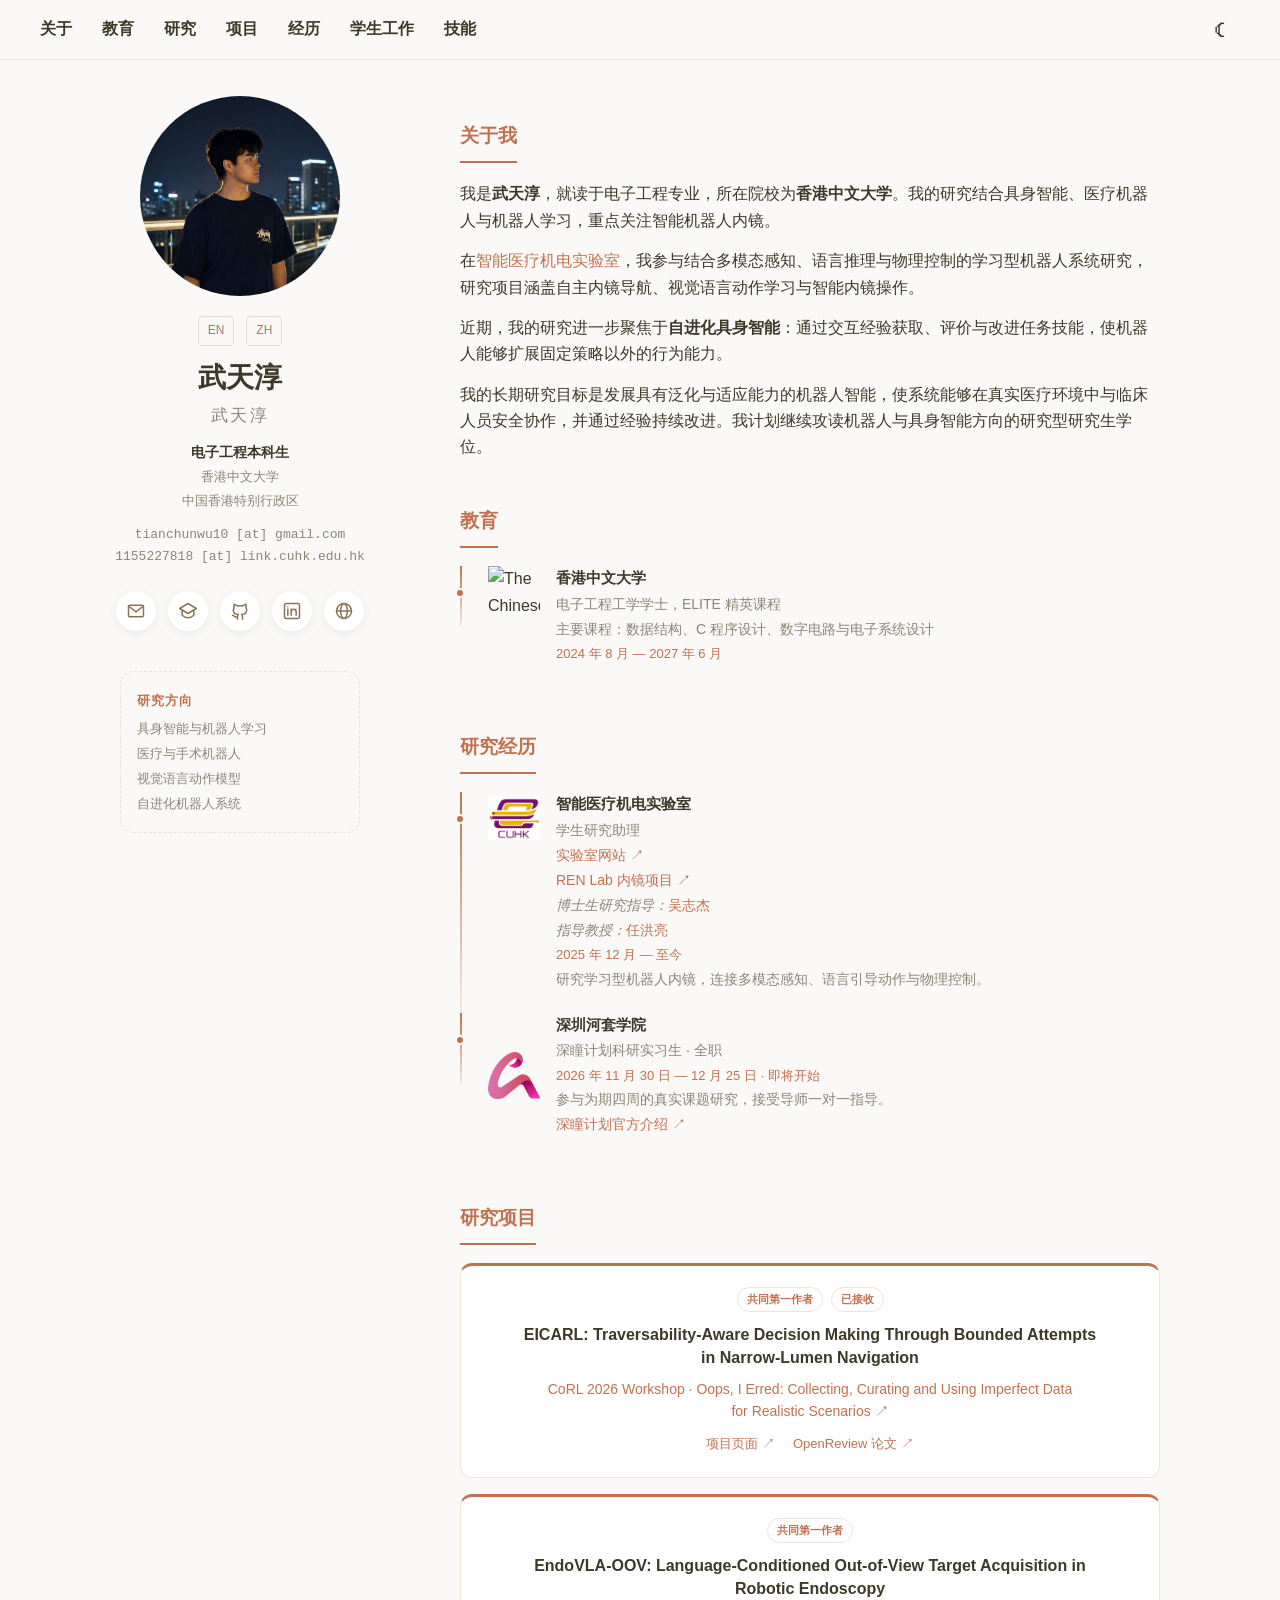
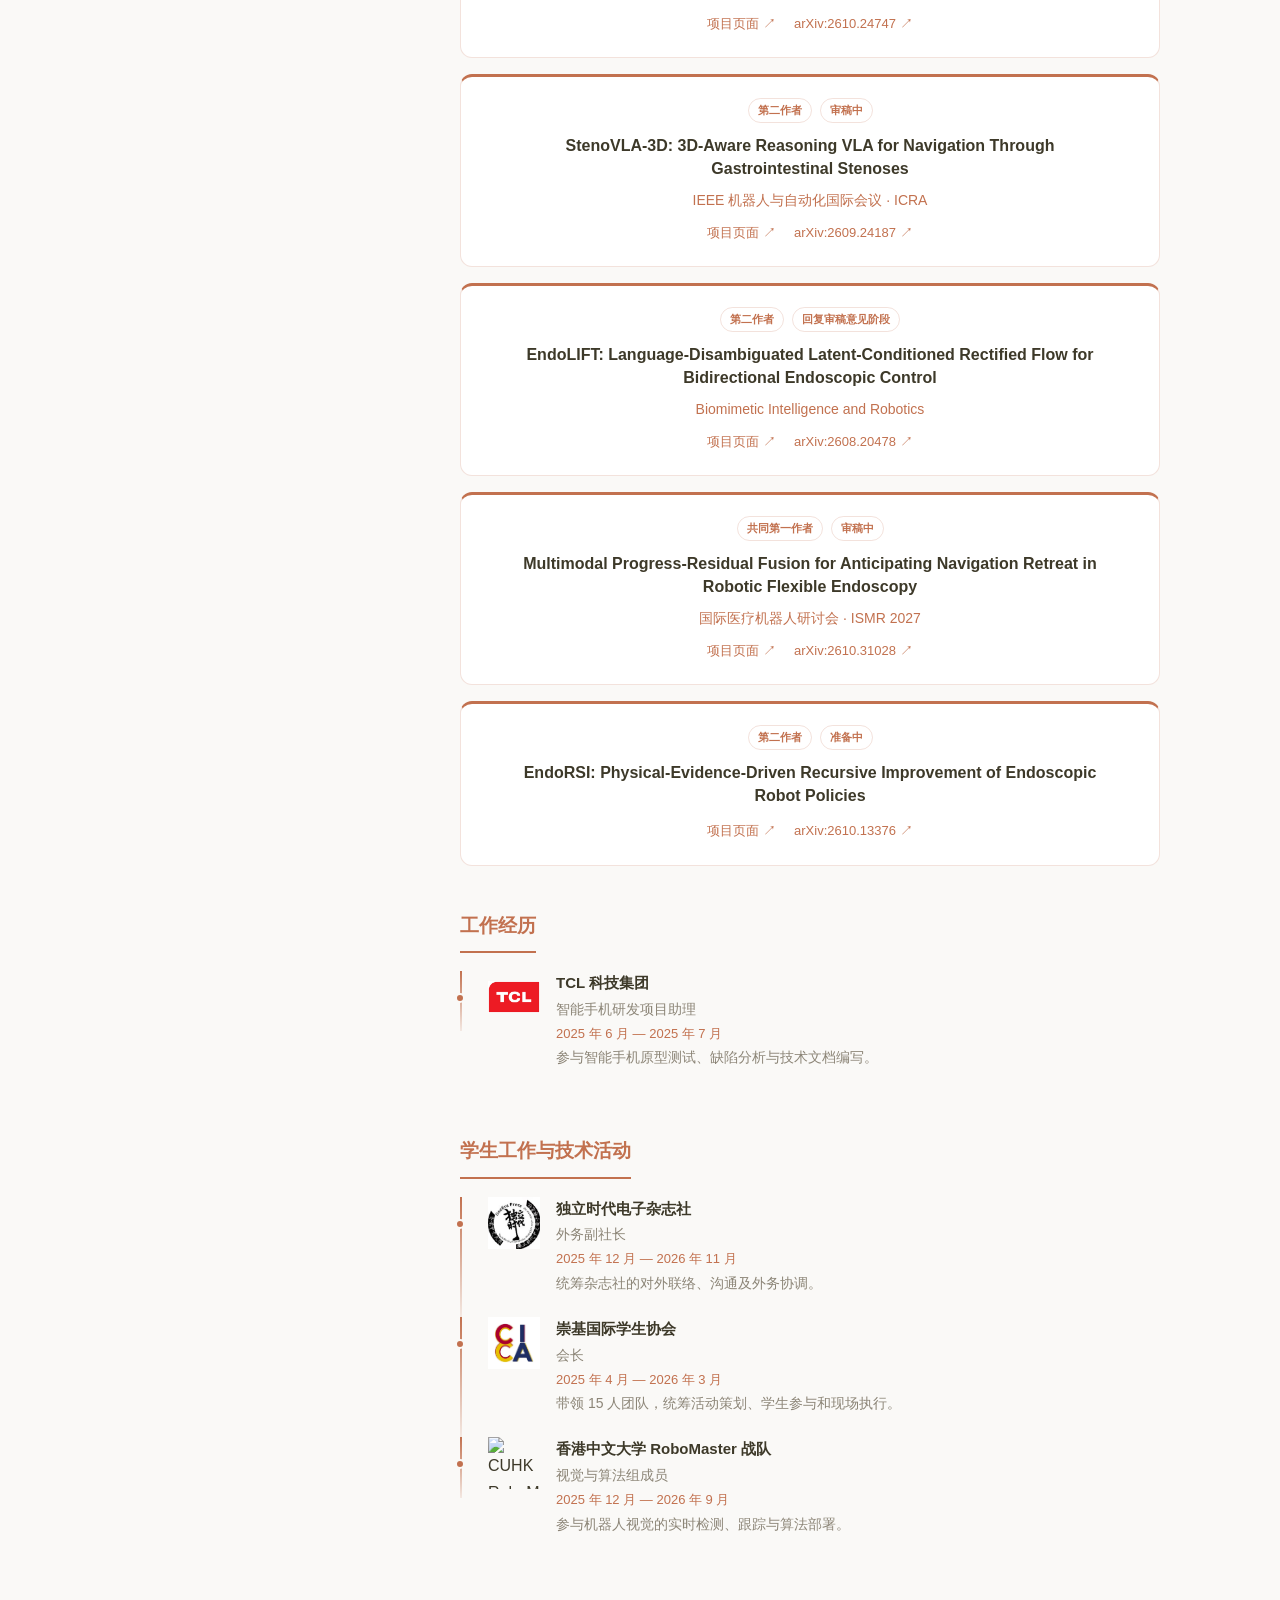
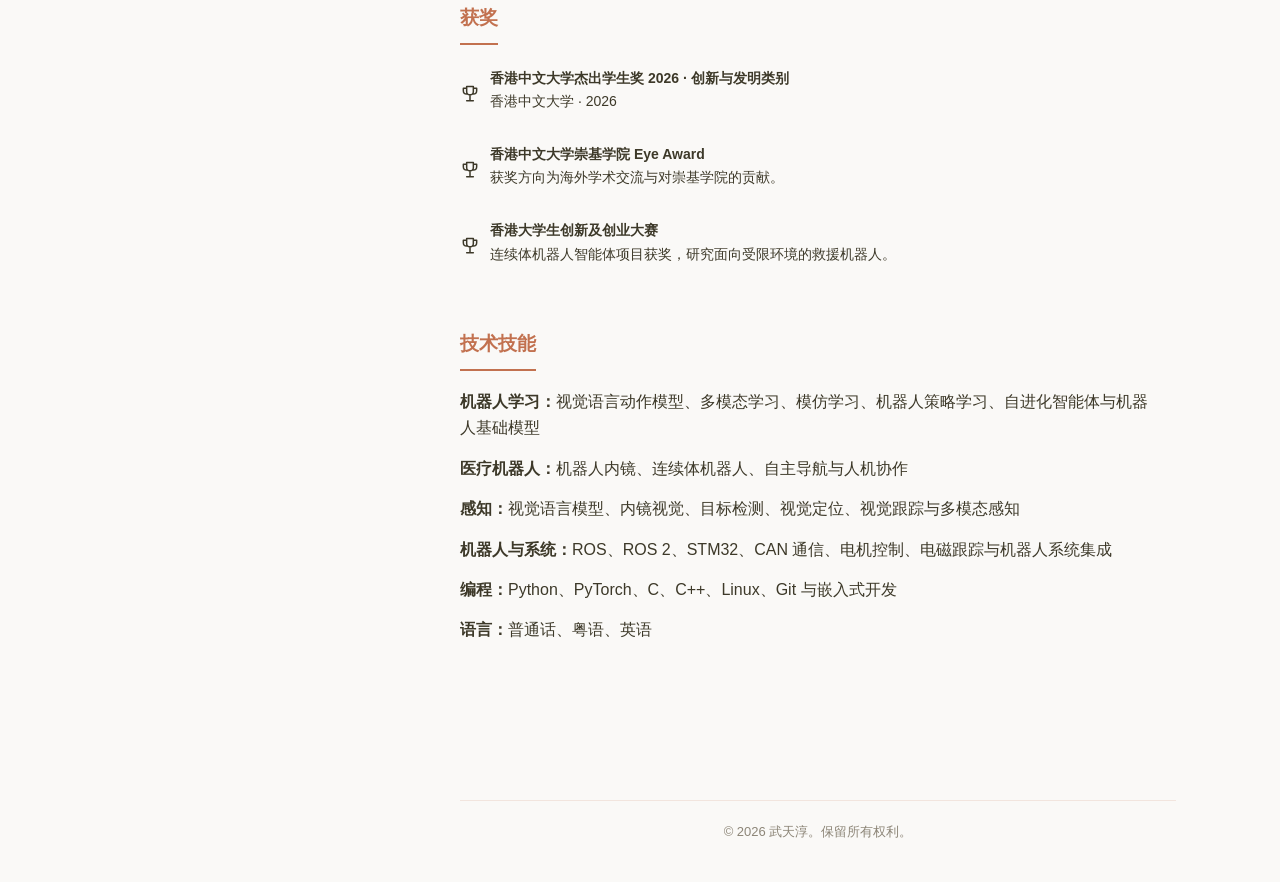
==== commit 203da6d6: "Tighten bilingual experience copy and simplify Chinese labels" ====
--- a/index-zh.html
+++ b/index-zh.html
@@ -167,8 +167,8 @@
 <section class="section" id="about">
 <h2 class="section-title">关于我</h2>
 <div class="section-body">
-<p>我是<strong>武天淳（Evan Wu）</strong>，就读于电子工程专业，所在院校为<strong>香港中文大学</strong>。我的研究结合具身智能、医疗机器人与机器人学习，重点关注智能机器人内镜。</p>
-<p>在<a href="https://www.labren.org/mm/" target="_blank" rel="noopener noreferrer">智能医疗机电实验室（Intelligent Medical Mechatronics, IMM Lab）</a>，我参与结合多模态感知、语言推理与物理控制的学习型机器人系统研究，研究项目涵盖自主内镜导航、视觉语言动作学习与智能内镜操作。</p>
+<p>我是<strong>武天淳</strong>，就读于电子工程专业，所在院校为<strong>香港中文大学</strong>。我的研究结合具身智能、医疗机器人与机器人学习，重点关注智能机器人内镜。</p>
+<p>在<a href="https://www.labren.org/mm/" target="_blank" rel="noopener noreferrer">智能医疗机电实验室</a>，我参与结合多模态感知、语言推理与物理控制的学习型机器人系统研究，研究项目涵盖自主内镜导航、视觉语言动作学习与智能内镜操作。</p>
 <p>近期，我的研究进一步聚焦于<strong>自进化具身智能</strong>：通过交互经验获取、评价与改进任务技能，使机器人能够扩展固定策略以外的行为能力。</p>
 <p>我的长期研究目标是发展具有泛化与适应能力的机器人智能，使系统能够在真实医疗环境中与临床人员安全协作，并通过经验持续改进。我计划继续攻读机器人与具身智能方向的研究型研究生学位。</p>
 </div>
@@ -199,20 +199,20 @@
 <img alt="The Chinese University of Hong Kong" class="institution-logo" src="assets/img/cuee.jpg"/>
 <div class="experience-content">
 <p class="exp-title">
-<strong>智能医疗机电实验室（Intelligent Medical Mechatronics, IMM Lab）</strong>
+<strong>智能医疗机电实验室</strong>
 </p>
 <p class="exp-detail">学生研究助理</p>
 <p class="exp-detail"><a href="https://www.labren.org/mm/" target="_blank" rel="noopener noreferrer">实验室网站 ↗</a></p>
 <p class="exp-detail"><a href="https://ngchikit.github.io/renlab-endoscopic-projects/" target="_blank" rel="noopener noreferrer">REN Lab 内镜项目 ↗</a></p>
 <p class="exp-detail">
-<em>博士生研究指导：</em><a href="https://ngchikit.github.io/" target="_blank" rel="noopener noreferrer">吴志杰（Chi Kit Ng）</a></p>
-<p class="exp-detail"><em>指导教授：</em><a href="https://www.ee.cuhk.edu.hk/en-gb/people/academic-staff/professors/prof-ren-hongliang" target="_blank" rel="noopener noreferrer">任洪亮（Hongliang Ren）</a></p>
+<em>博士生研究指导：</em><a href="https://ngchikit.github.io/" target="_blank" rel="noopener noreferrer">吴志杰</a></p>
+<p class="exp-detail"><em>指导教授：</em><a href="https://www.ee.cuhk.edu.hk/en-gb/people/academic-staff/professors/prof-ren-hongliang" target="_blank" rel="noopener noreferrer">任洪亮</a></p>
 <p class="exp-period">2025 年 12 月 — 至今</p>
-<p class="exp-detail">开展具身智能与学习型医疗机器人研究，重点关注自主及半自主机器人内镜。</p>
-</div>
-</div>
-</div>
-<div class="card timeline-item slai-experience"><div class="experience-item"><img alt="深圳河套学院标识" class="institution-logo" src="assets/img/slai-mark.png"/><div class="experience-content"><p class="exp-title"><strong>深圳河套学院（Shenzhen Loop Area Institute, SLAI）</strong></p><p class="exp-detail">深瞳计划科研实习生 · 全职</p><p class="exp-period">2026 年 11 月 30 日 — 12 月 25 日 · 即将开始</p><p class="exp-detail">为期四周的沉浸式科研实习，参与真实课题并接受导师一对一指导。</p><p class="exp-detail"><a href="https://www.slai.edu.cn/zh-hans/article/667" target="_blank" rel="noopener noreferrer">深瞳计划官方介绍 ↗</a></p></div></div></div>
+<p class="exp-detail">研究学习型机器人内镜，连接多模态感知、语言引导动作与物理控制。</p>
+</div>
+</div>
+</div>
+<div class="card timeline-item slai-experience"><div class="experience-item"><img alt="深圳河套学院标识" class="institution-logo" src="assets/img/slai-mark.png"/><div class="experience-content"><p class="exp-title"><strong>深圳河套学院</strong></p><p class="exp-detail">深瞳计划科研实习生 · 全职</p><p class="exp-period">2026 年 11 月 30 日 — 12 月 25 日 · 即将开始</p><p class="exp-detail">参与为期四周的真实课题研究，接受导师一对一指导。</p><p class="exp-detail"><a href="https://www.slai.edu.cn/zh-hans/article/667" target="_blank" rel="noopener noreferrer">深瞳计划官方介绍 ↗</a></p></div></div></div>
 </div>
 </section>
 <section class="section" id="projects">
@@ -221,9 +221,9 @@
 <ol class="bibliography">
 <li><article class="pub-content"><div class="pub-meta"><span class="pub-role">共同第一作者</span><span class="pub-state">已接收</span></div><h4 class="title">EICARL: Traversability-Aware Decision Making Through Bounded Attempts in Narrow-Lumen Navigation</h4><p class="periodical">CoRL 2026 Workshop · <a href="https://workshop.oopsie-data.com/" target="_blank" rel="noopener noreferrer">Oops, I Erred: Collecting, Curating and Using Imperfect Data for Realistic Scenarios ↗</a></p><p class="links"><a href="https://tianchun-research-atlas.husheddaisy64.chatgpt.site/projects/EICARL/?lang=zh" target="_blank" rel="noopener noreferrer">项目页面 ↗</a><a href="https://openreview.net/forum?id=WQSL6LbIMo" target="_blank" rel="noopener noreferrer">OpenReview 论文 ↗</a></p></article></li>
 <li><article class="pub-content"><div class="pub-meta"><span class="pub-role">共同第一作者</span></div><h4 class="title">EndoVLA-OOV: Language-Conditioned Out-of-View Target Acquisition in Robotic Endoscopy</h4><p class="links"><a href="https://tianchun-research-atlas.husheddaisy64.chatgpt.site/projects/EndoVLA-OOV/?lang=zh" target="_blank" rel="noopener noreferrer">项目页面 ↗</a><a href="https://arxiv.org/abs/2610.24747" target="_blank" rel="noopener noreferrer">arXiv:2610.24747 ↗</a></p></article></li>
-<li><article class="pub-content"><div class="pub-meta"><span class="pub-role">第二作者</span><span class="pub-state">审稿中</span></div><h4 class="title">StenoVLA-3D: 3D-Aware Reasoning VLA for Navigation Through Gastrointestinal Stenoses</h4><p class="periodical">IEEE 机器人与自动化国际会议（ICRA）</p><p class="links"><a href="https://tianchun-research-atlas.husheddaisy64.chatgpt.site/projects/StenoVLA-3D/?lang=zh" target="_blank" rel="noopener noreferrer">项目页面 ↗</a><a href="https://arxiv.org/abs/2609.24187" target="_blank" rel="noopener noreferrer">arXiv:2609.24187 ↗</a></p></article></li>
+<li><article class="pub-content"><div class="pub-meta"><span class="pub-role">第二作者</span><span class="pub-state">审稿中</span></div><h4 class="title">StenoVLA-3D: 3D-Aware Reasoning VLA for Navigation Through Gastrointestinal Stenoses</h4><p class="periodical">IEEE 机器人与自动化国际会议 · ICRA</p><p class="links"><a href="https://tianchun-research-atlas.husheddaisy64.chatgpt.site/projects/StenoVLA-3D/?lang=zh" target="_blank" rel="noopener noreferrer">项目页面 ↗</a><a href="https://arxiv.org/abs/2609.24187" target="_blank" rel="noopener noreferrer">arXiv:2609.24187 ↗</a></p></article></li>
 <li><article class="pub-content"><div class="pub-meta"><span class="pub-role">第二作者</span><span class="pub-state">回复审稿意见阶段</span></div><h4 class="title">EndoLIFT: Language-Disambiguated Latent-Conditioned Rectified Flow for Bidirectional Endoscopic Control</h4><p class="periodical">Biomimetic Intelligence and Robotics</p><p class="links"><a href="https://tianchun-research-atlas.husheddaisy64.chatgpt.site/projects/EndoLIFT/?lang=zh" target="_blank" rel="noopener noreferrer">项目页面 ↗</a><a href="https://arxiv.org/abs/2608.20478" target="_blank" rel="noopener noreferrer">arXiv:2608.20478 ↗</a></p></article></li>
-<li><article class="pub-content"><div class="pub-meta"><span class="pub-role">共同第一作者</span><span class="pub-state">审稿中</span></div><h4 class="title">Multimodal Progress-Residual Fusion for Anticipating Navigation Retreat in Robotic Flexible Endoscopy</h4><p class="periodical">国际医疗机器人研讨会（International Symposium on Medical Robotics, ISMR 2027）</p><p class="links"><a href="https://tianchun-research-atlas.husheddaisy64.chatgpt.site/projects/MPRF/?lang=zh" target="_blank" rel="noopener noreferrer">项目页面 ↗</a><a href="https://arxiv.org/abs/2610.31028" target="_blank" rel="noopener noreferrer">arXiv:2610.31028 ↗</a></p></article></li>
+<li><article class="pub-content"><div class="pub-meta"><span class="pub-role">共同第一作者</span><span class="pub-state">审稿中</span></div><h4 class="title">Multimodal Progress-Residual Fusion for Anticipating Navigation Retreat in Robotic Flexible Endoscopy</h4><p class="periodical">国际医疗机器人研讨会 · ISMR 2027</p><p class="links"><a href="https://tianchun-research-atlas.husheddaisy64.chatgpt.site/projects/MPRF/?lang=zh" target="_blank" rel="noopener noreferrer">项目页面 ↗</a><a href="https://arxiv.org/abs/2610.31028" target="_blank" rel="noopener noreferrer">arXiv:2610.31028 ↗</a></p></article></li>
 <li><article class="pub-content"><div class="pub-meta"><span class="pub-role">第二作者</span><span class="pub-state">准备中</span></div><h4 class="title">EndoRSI: Physical-Evidence-Driven Recursive Improvement of Endoscopic Robot Policies</h4><p class="links"><a href="https://tianchun-research-atlas.husheddaisy64.chatgpt.site/projects/EndoRSI/?lang=zh" target="_blank" rel="noopener noreferrer">项目页面 ↗</a><a href="https://arxiv.org/abs/2610.13376" target="_blank" rel="noopener noreferrer">arXiv:2610.13376 ↗</a></p></article></li>
 </ol>
 </div>
@@ -241,8 +241,8 @@
 </p>
 <p class="exp-detail">智能手机研发项目助理</p>
 <p class="exp-period">2025 年 6 月 — 2025 年 7 月</p>
-<p class="exp-detail">参与原型测试、技术文档、缺陷分析与跨团队工程协调，支持智能手机研发。</p>
-<p class="exp-detail">开展多个原型的功能验证，协助提高旗舰产品迭代中的缺陷可追溯性。</p>
+<p class="exp-detail">参与智能手机原型测试、缺陷分析与技术文档编写。</p>
+
 </div>
 </div>
 </div>
@@ -251,7 +251,7 @@
 <section class="section" id="leadership">
 <h2 class="section-title">学生工作与技术活动</h2>
 <div class="section-body">
-<div class="card timeline-item"><div class="experience-item"><img alt="独立时代电子杂志社标识" class="institution-logo" src="assets/img/one-era-press.jpg"/><div class="experience-content"><p class="exp-title"><strong>独立时代电子杂志社（One Era Press）</strong></p><p class="exp-detail">外务副社长</p><p class="exp-period">2025 年 12 月 — 2026 年 11 月</p><p class="exp-detail">负责电子杂志社的对外联络与沟通工作。</p></div></div></div>
+<div class="card timeline-item"><div class="experience-item"><img alt="独立时代电子杂志社标识" class="institution-logo" src="assets/img/one-era-press.jpg"/><div class="experience-content"><p class="exp-title"><strong>独立时代电子杂志社</strong></p><p class="exp-detail">外务副社长</p><p class="exp-period">2025 年 12 月 — 2026 年 11 月</p><p class="exp-detail">统筹杂志社的对外联络、沟通及外务协调。</p></div></div></div>
 
 <div class="card timeline-item">
 <div class="experience-item">
@@ -262,7 +262,7 @@
 </p>
 <p class="exp-detail">会长</p>
 <p class="exp-period">2025 年 4 月 — 2026 年 3 月</p>
-<p class="exp-detail">带领 15 人执行委员会，协调项目策划、学生参与、外部沟通与活动运营。</p>
+<p class="exp-detail">带领 15 人团队，统筹活动策划、学生参与和现场执行。</p>
 </div>
 </div>
 </div>
@@ -275,7 +275,7 @@
 </p>
 <p class="exp-detail">视觉与算法组成员</p>
 <p class="exp-period">2025 年 12 月 — 2026 年 9 月</p>
-<p class="exp-detail">参与实时机器人感知、目标检测、目标跟踪与视觉算法部署。</p>
+<p class="exp-detail">参与机器人视觉的实时检测、跟踪与算法部署。</p>
 </div>
 </div>
 </div>
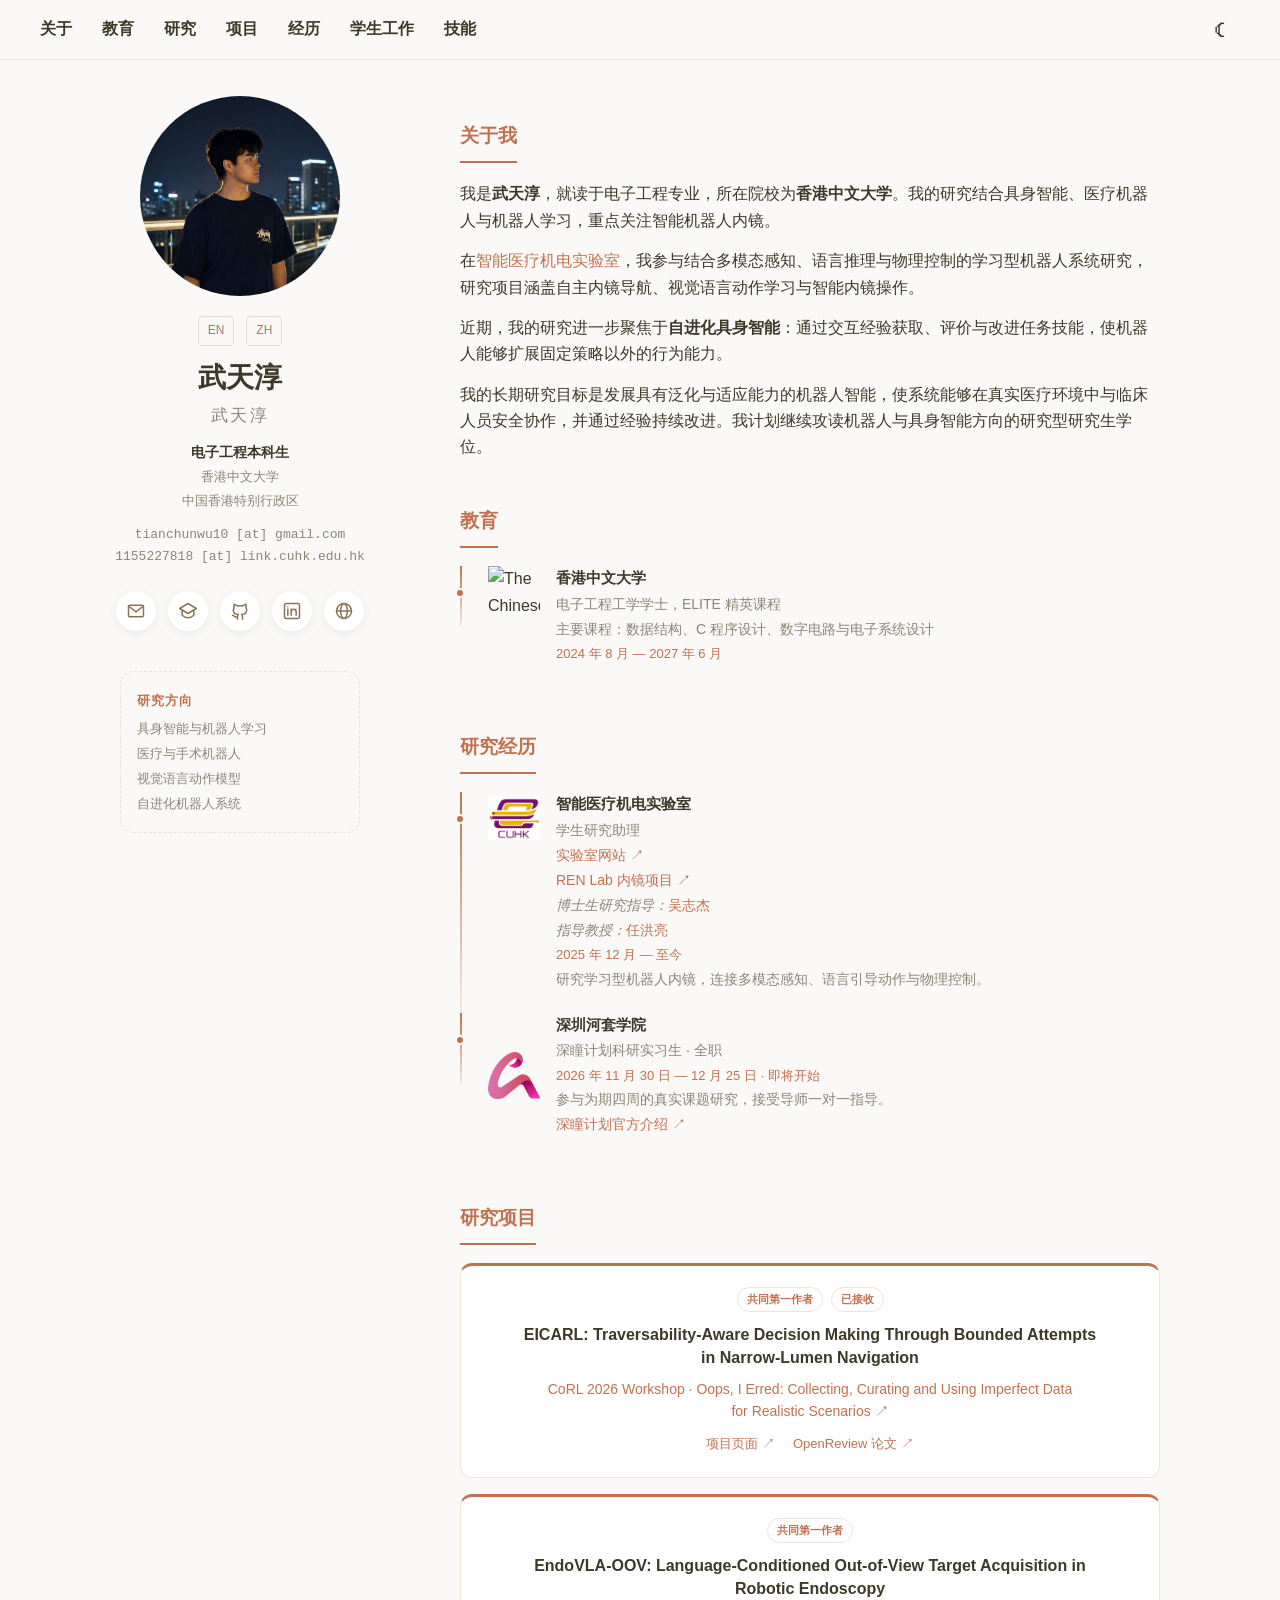
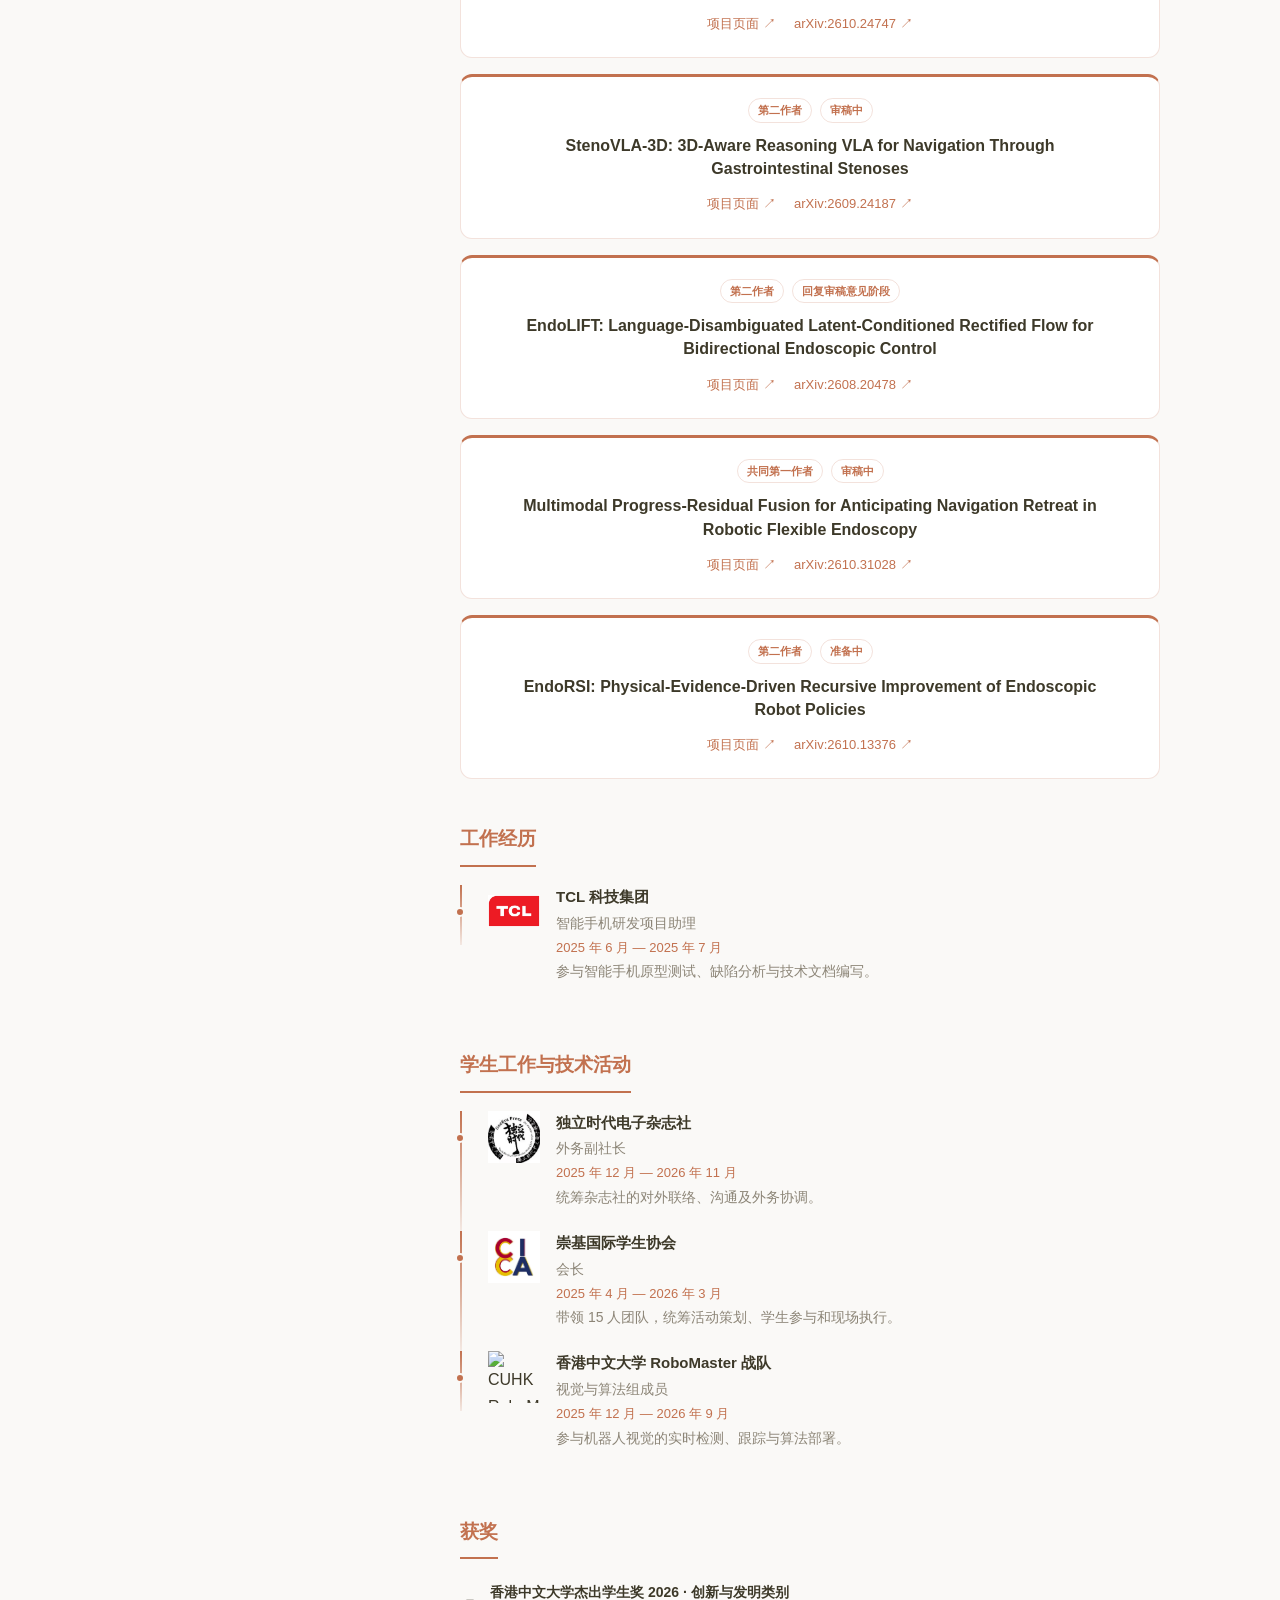
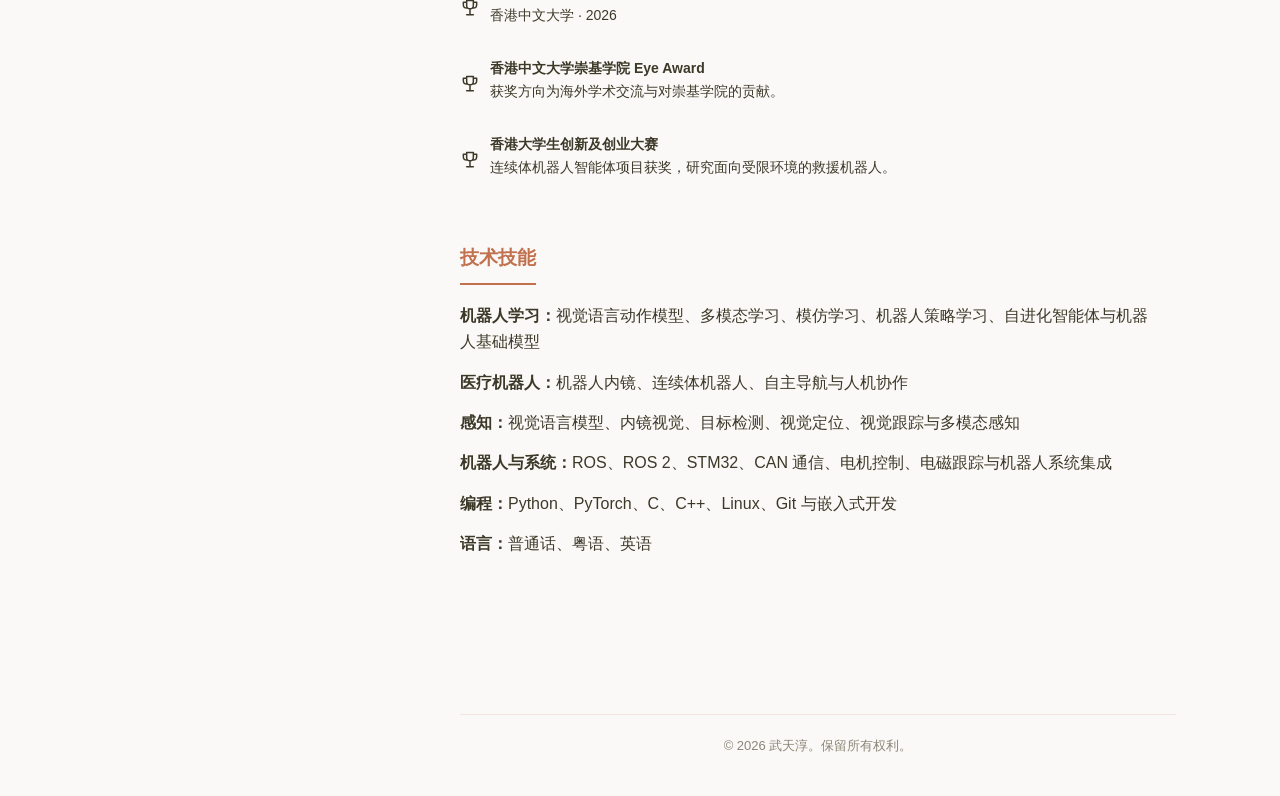
==== commit 1785d8f2: "Hide submission venues for unaccepted papers" ====
--- a/index-zh.html
+++ b/index-zh.html
@@ -221,9 +221,9 @@
 <ol class="bibliography">
 <li><article class="pub-content"><div class="pub-meta"><span class="pub-role">共同第一作者</span><span class="pub-state">已接收</span></div><h4 class="title">EICARL: Traversability-Aware Decision Making Through Bounded Attempts in Narrow-Lumen Navigation</h4><p class="periodical">CoRL 2026 Workshop · <a href="https://workshop.oopsie-data.com/" target="_blank" rel="noopener noreferrer">Oops, I Erred: Collecting, Curating and Using Imperfect Data for Realistic Scenarios ↗</a></p><p class="links"><a href="https://tianchun-research-atlas.husheddaisy64.chatgpt.site/projects/EICARL/?lang=zh" target="_blank" rel="noopener noreferrer">项目页面 ↗</a><a href="https://openreview.net/forum?id=WQSL6LbIMo" target="_blank" rel="noopener noreferrer">OpenReview 论文 ↗</a></p></article></li>
 <li><article class="pub-content"><div class="pub-meta"><span class="pub-role">共同第一作者</span></div><h4 class="title">EndoVLA-OOV: Language-Conditioned Out-of-View Target Acquisition in Robotic Endoscopy</h4><p class="links"><a href="https://tianchun-research-atlas.husheddaisy64.chatgpt.site/projects/EndoVLA-OOV/?lang=zh" target="_blank" rel="noopener noreferrer">项目页面 ↗</a><a href="https://arxiv.org/abs/2610.24747" target="_blank" rel="noopener noreferrer">arXiv:2610.24747 ↗</a></p></article></li>
-<li><article class="pub-content"><div class="pub-meta"><span class="pub-role">第二作者</span><span class="pub-state">审稿中</span></div><h4 class="title">StenoVLA-3D: 3D-Aware Reasoning VLA for Navigation Through Gastrointestinal Stenoses</h4><p class="periodical">IEEE 机器人与自动化国际会议 · ICRA</p><p class="links"><a href="https://tianchun-research-atlas.husheddaisy64.chatgpt.site/projects/StenoVLA-3D/?lang=zh" target="_blank" rel="noopener noreferrer">项目页面 ↗</a><a href="https://arxiv.org/abs/2609.24187" target="_blank" rel="noopener noreferrer">arXiv:2609.24187 ↗</a></p></article></li>
-<li><article class="pub-content"><div class="pub-meta"><span class="pub-role">第二作者</span><span class="pub-state">回复审稿意见阶段</span></div><h4 class="title">EndoLIFT: Language-Disambiguated Latent-Conditioned Rectified Flow for Bidirectional Endoscopic Control</h4><p class="periodical">Biomimetic Intelligence and Robotics</p><p class="links"><a href="https://tianchun-research-atlas.husheddaisy64.chatgpt.site/projects/EndoLIFT/?lang=zh" target="_blank" rel="noopener noreferrer">项目页面 ↗</a><a href="https://arxiv.org/abs/2608.20478" target="_blank" rel="noopener noreferrer">arXiv:2608.20478 ↗</a></p></article></li>
-<li><article class="pub-content"><div class="pub-meta"><span class="pub-role">共同第一作者</span><span class="pub-state">审稿中</span></div><h4 class="title">Multimodal Progress-Residual Fusion for Anticipating Navigation Retreat in Robotic Flexible Endoscopy</h4><p class="periodical">国际医疗机器人研讨会 · ISMR 2027</p><p class="links"><a href="https://tianchun-research-atlas.husheddaisy64.chatgpt.site/projects/MPRF/?lang=zh" target="_blank" rel="noopener noreferrer">项目页面 ↗</a><a href="https://arxiv.org/abs/2610.31028" target="_blank" rel="noopener noreferrer">arXiv:2610.31028 ↗</a></p></article></li>
+<li><article class="pub-content"><div class="pub-meta"><span class="pub-role">第二作者</span><span class="pub-state">审稿中</span></div><h4 class="title">StenoVLA-3D: 3D-Aware Reasoning VLA for Navigation Through Gastrointestinal Stenoses</h4><p class="links"><a href="https://tianchun-research-atlas.husheddaisy64.chatgpt.site/projects/StenoVLA-3D/?lang=zh" target="_blank" rel="noopener noreferrer">项目页面 ↗</a><a href="https://arxiv.org/abs/2609.24187" target="_blank" rel="noopener noreferrer">arXiv:2609.24187 ↗</a></p></article></li>
+<li><article class="pub-content"><div class="pub-meta"><span class="pub-role">第二作者</span><span class="pub-state">回复审稿意见阶段</span></div><h4 class="title">EndoLIFT: Language-Disambiguated Latent-Conditioned Rectified Flow for Bidirectional Endoscopic Control</h4><p class="links"><a href="https://tianchun-research-atlas.husheddaisy64.chatgpt.site/projects/EndoLIFT/?lang=zh" target="_blank" rel="noopener noreferrer">项目页面 ↗</a><a href="https://arxiv.org/abs/2608.20478" target="_blank" rel="noopener noreferrer">arXiv:2608.20478 ↗</a></p></article></li>
+<li><article class="pub-content"><div class="pub-meta"><span class="pub-role">共同第一作者</span><span class="pub-state">审稿中</span></div><h4 class="title">Multimodal Progress-Residual Fusion for Anticipating Navigation Retreat in Robotic Flexible Endoscopy</h4><p class="links"><a href="https://tianchun-research-atlas.husheddaisy64.chatgpt.site/projects/MPRF/?lang=zh" target="_blank" rel="noopener noreferrer">项目页面 ↗</a><a href="https://arxiv.org/abs/2610.31028" target="_blank" rel="noopener noreferrer">arXiv:2610.31028 ↗</a></p></article></li>
 <li><article class="pub-content"><div class="pub-meta"><span class="pub-role">第二作者</span><span class="pub-state">准备中</span></div><h4 class="title">EndoRSI: Physical-Evidence-Driven Recursive Improvement of Endoscopic Robot Policies</h4><p class="links"><a href="https://tianchun-research-atlas.husheddaisy64.chatgpt.site/projects/EndoRSI/?lang=zh" target="_blank" rel="noopener noreferrer">项目页面 ↗</a><a href="https://arxiv.org/abs/2610.13376" target="_blank" rel="noopener noreferrer">arXiv:2610.13376 ↗</a></p></article></li>
 </ol>
 </div>
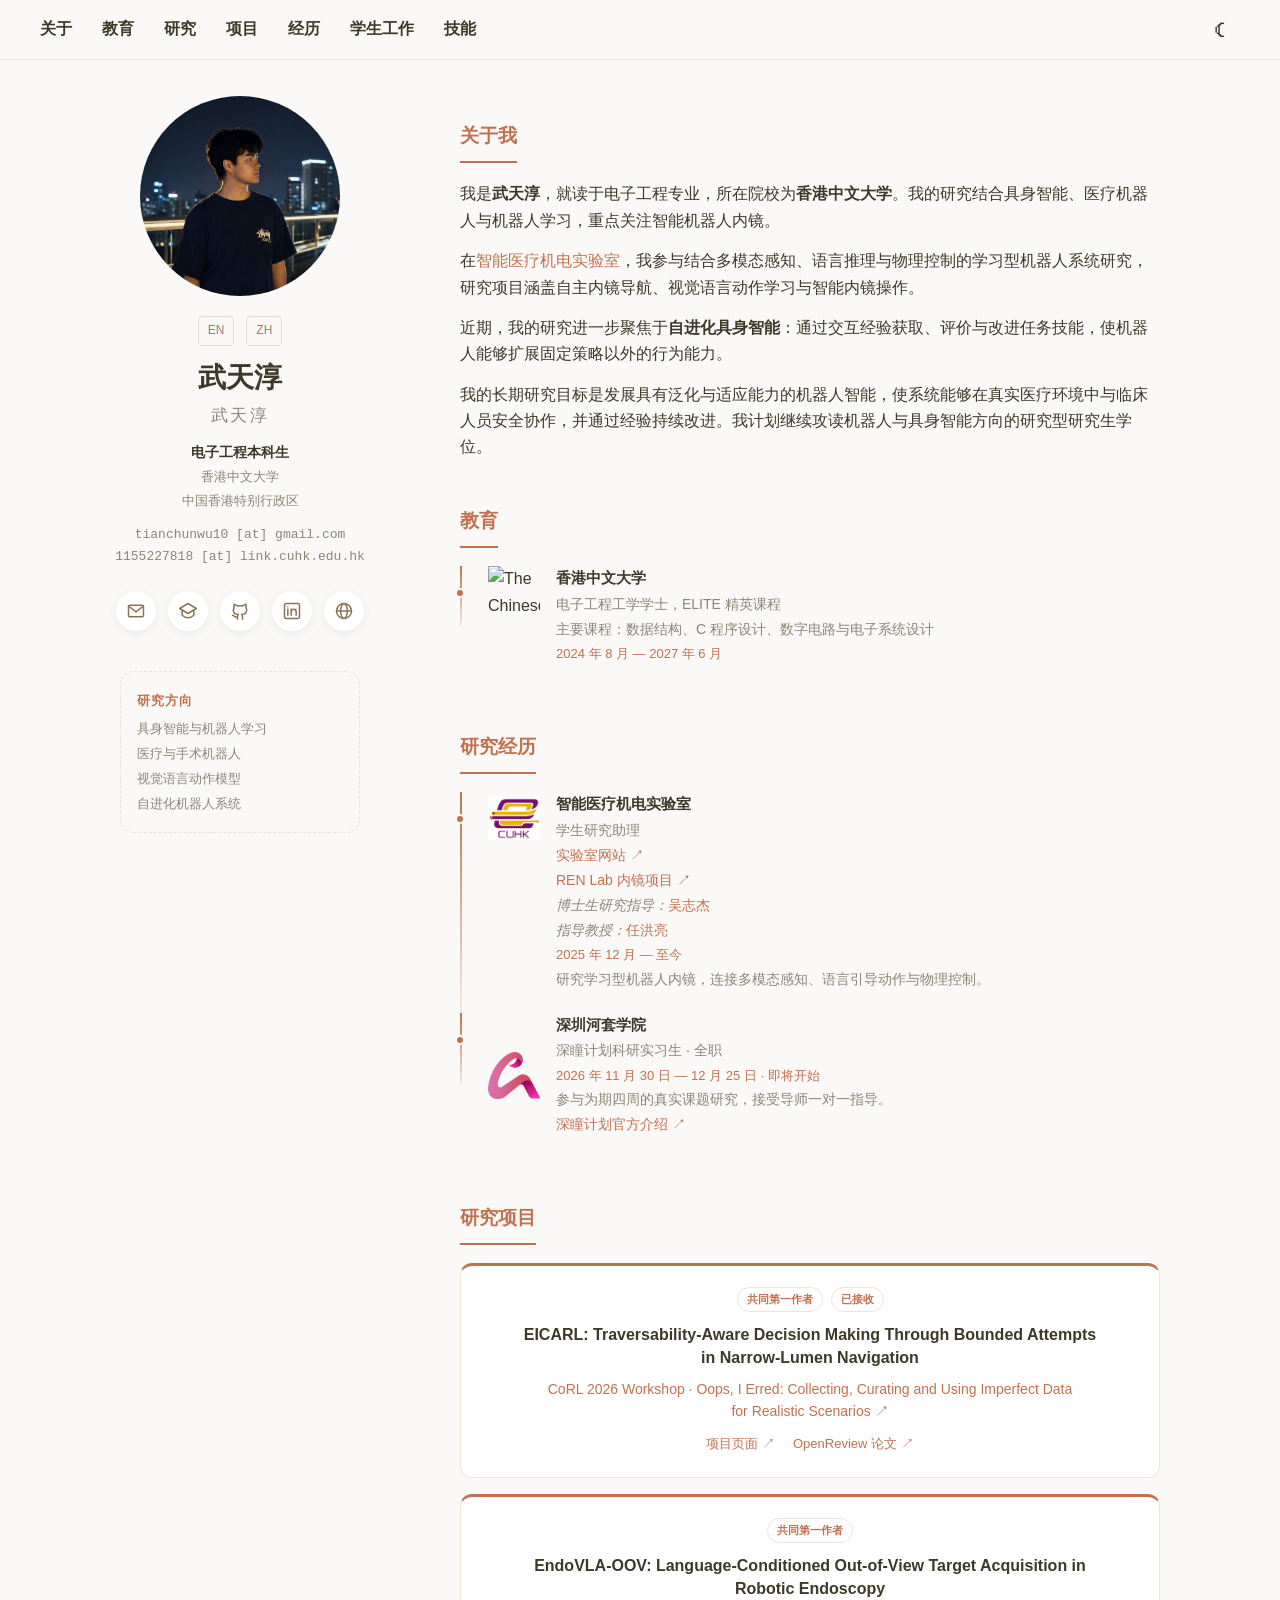
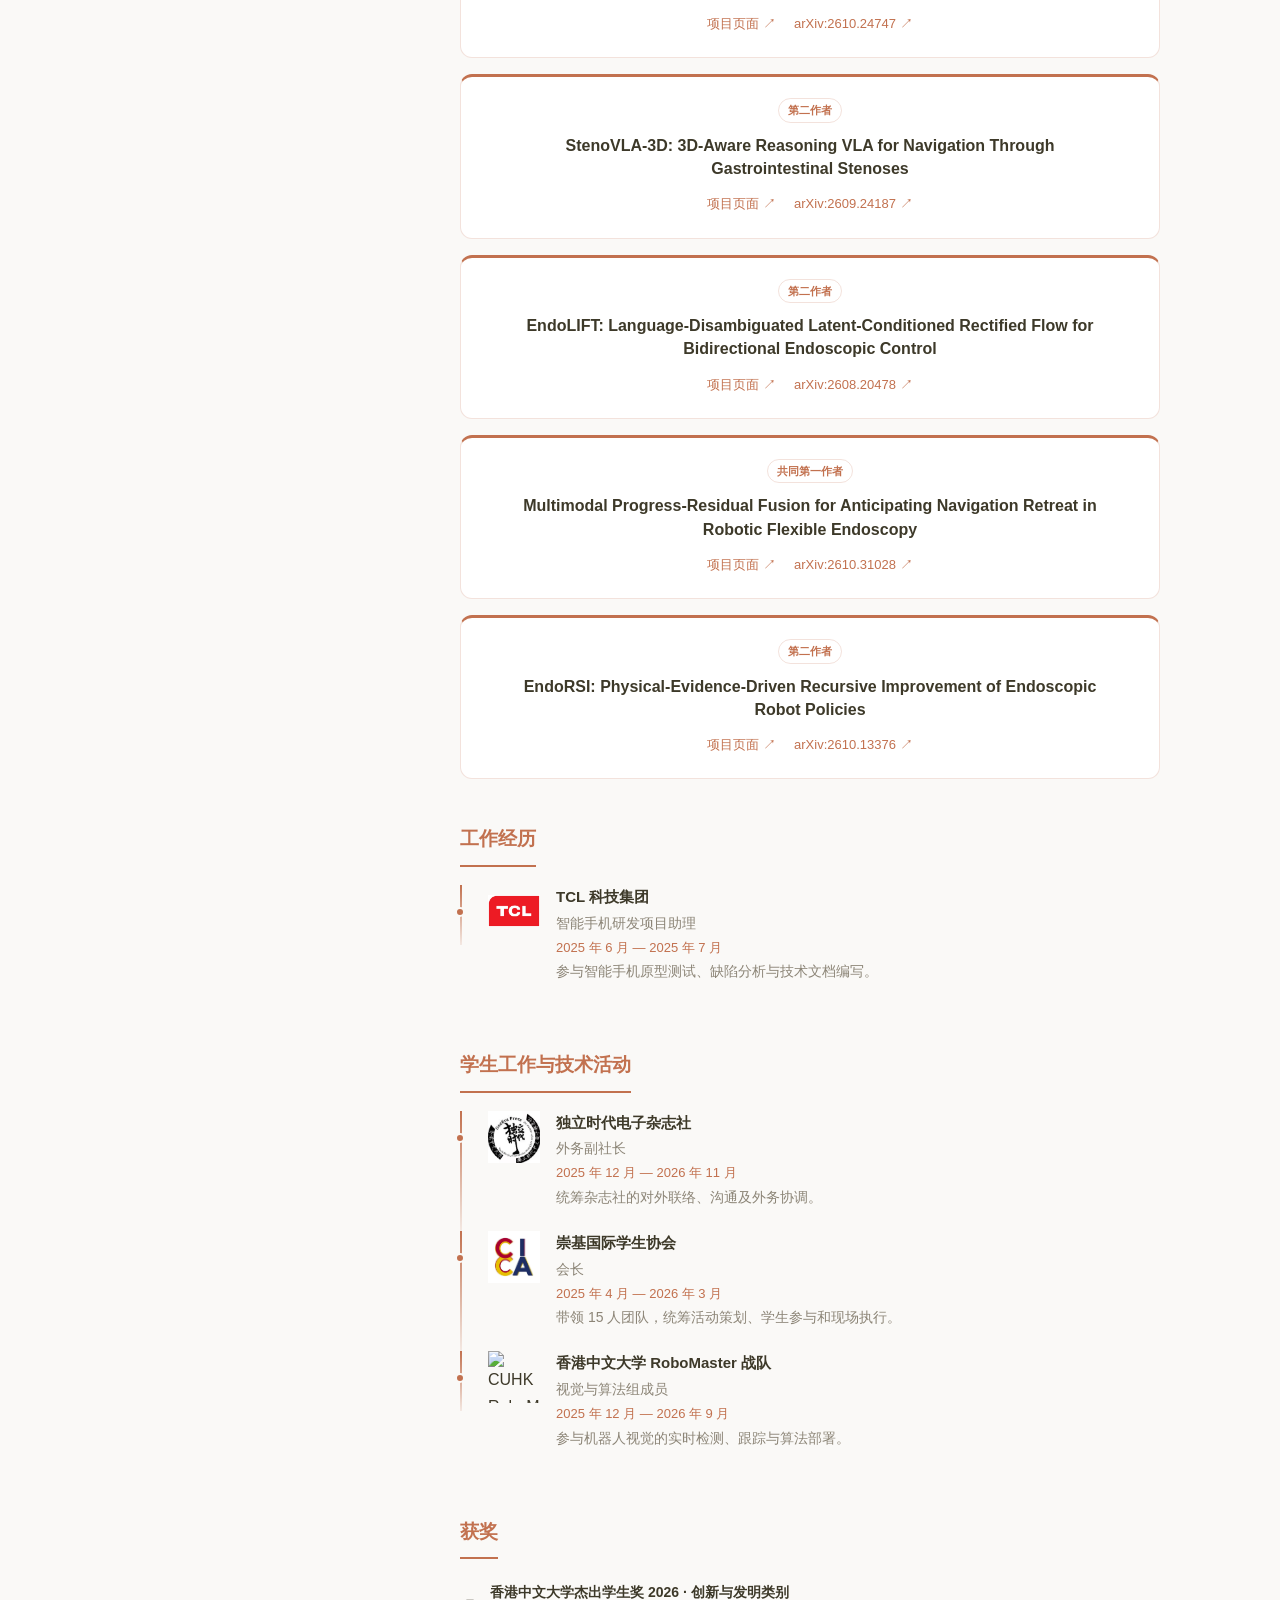
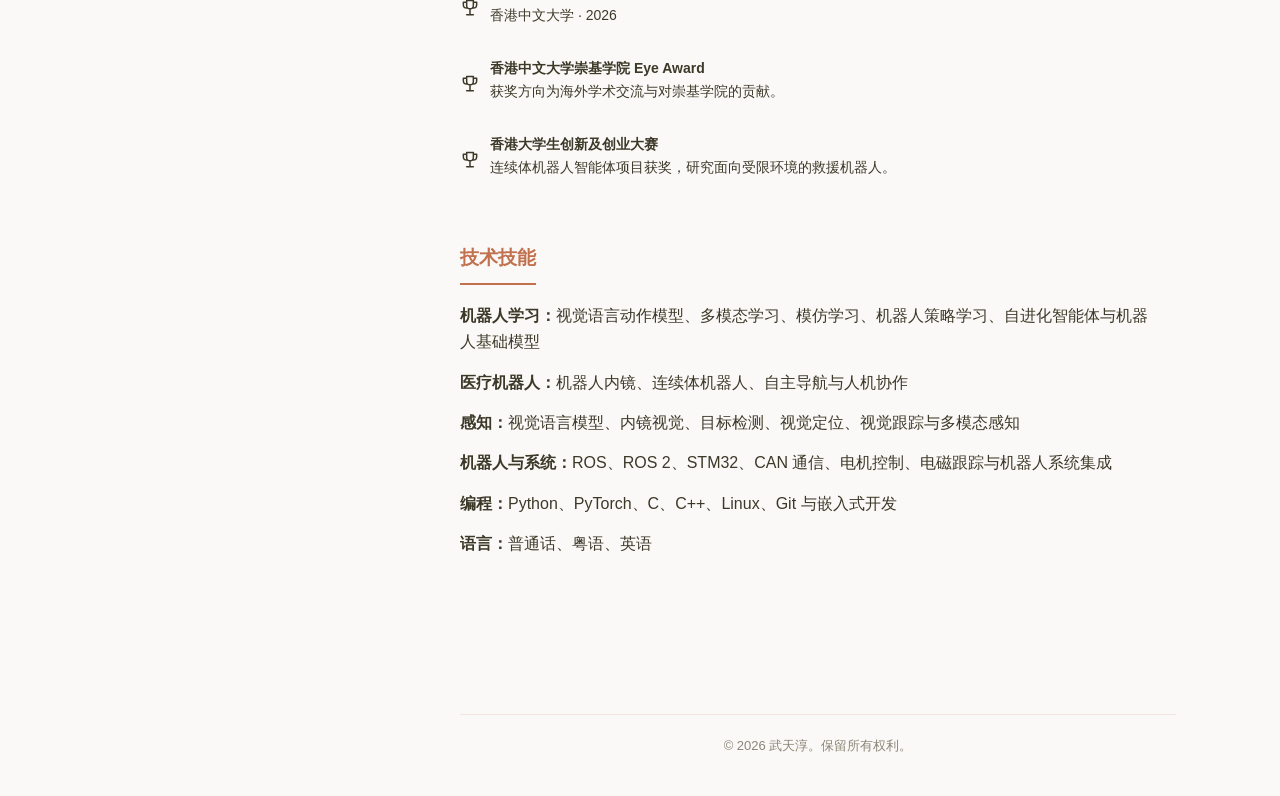
==== commit 832c33a7: "Remove review status labels from unaccepted papers" ====
--- a/index-zh.html
+++ b/index-zh.html
@@ -221,10 +221,10 @@
 <ol class="bibliography">
 <li><article class="pub-content"><div class="pub-meta"><span class="pub-role">共同第一作者</span><span class="pub-state">已接收</span></div><h4 class="title">EICARL: Traversability-Aware Decision Making Through Bounded Attempts in Narrow-Lumen Navigation</h4><p class="periodical">CoRL 2026 Workshop · <a href="https://workshop.oopsie-data.com/" target="_blank" rel="noopener noreferrer">Oops, I Erred: Collecting, Curating and Using Imperfect Data for Realistic Scenarios ↗</a></p><p class="links"><a href="https://tianchun-research-atlas.husheddaisy64.chatgpt.site/projects/EICARL/?lang=zh" target="_blank" rel="noopener noreferrer">项目页面 ↗</a><a href="https://openreview.net/forum?id=WQSL6LbIMo" target="_blank" rel="noopener noreferrer">OpenReview 论文 ↗</a></p></article></li>
 <li><article class="pub-content"><div class="pub-meta"><span class="pub-role">共同第一作者</span></div><h4 class="title">EndoVLA-OOV: Language-Conditioned Out-of-View Target Acquisition in Robotic Endoscopy</h4><p class="links"><a href="https://tianchun-research-atlas.husheddaisy64.chatgpt.site/projects/EndoVLA-OOV/?lang=zh" target="_blank" rel="noopener noreferrer">项目页面 ↗</a><a href="https://arxiv.org/abs/2610.24747" target="_blank" rel="noopener noreferrer">arXiv:2610.24747 ↗</a></p></article></li>
-<li><article class="pub-content"><div class="pub-meta"><span class="pub-role">第二作者</span><span class="pub-state">审稿中</span></div><h4 class="title">StenoVLA-3D: 3D-Aware Reasoning VLA for Navigation Through Gastrointestinal Stenoses</h4><p class="links"><a href="https://tianchun-research-atlas.husheddaisy64.chatgpt.site/projects/StenoVLA-3D/?lang=zh" target="_blank" rel="noopener noreferrer">项目页面 ↗</a><a href="https://arxiv.org/abs/2609.24187" target="_blank" rel="noopener noreferrer">arXiv:2609.24187 ↗</a></p></article></li>
-<li><article class="pub-content"><div class="pub-meta"><span class="pub-role">第二作者</span><span class="pub-state">回复审稿意见阶段</span></div><h4 class="title">EndoLIFT: Language-Disambiguated Latent-Conditioned Rectified Flow for Bidirectional Endoscopic Control</h4><p class="links"><a href="https://tianchun-research-atlas.husheddaisy64.chatgpt.site/projects/EndoLIFT/?lang=zh" target="_blank" rel="noopener noreferrer">项目页面 ↗</a><a href="https://arxiv.org/abs/2608.20478" target="_blank" rel="noopener noreferrer">arXiv:2608.20478 ↗</a></p></article></li>
-<li><article class="pub-content"><div class="pub-meta"><span class="pub-role">共同第一作者</span><span class="pub-state">审稿中</span></div><h4 class="title">Multimodal Progress-Residual Fusion for Anticipating Navigation Retreat in Robotic Flexible Endoscopy</h4><p class="links"><a href="https://tianchun-research-atlas.husheddaisy64.chatgpt.site/projects/MPRF/?lang=zh" target="_blank" rel="noopener noreferrer">项目页面 ↗</a><a href="https://arxiv.org/abs/2610.31028" target="_blank" rel="noopener noreferrer">arXiv:2610.31028 ↗</a></p></article></li>
-<li><article class="pub-content"><div class="pub-meta"><span class="pub-role">第二作者</span><span class="pub-state">准备中</span></div><h4 class="title">EndoRSI: Physical-Evidence-Driven Recursive Improvement of Endoscopic Robot Policies</h4><p class="links"><a href="https://tianchun-research-atlas.husheddaisy64.chatgpt.site/projects/EndoRSI/?lang=zh" target="_blank" rel="noopener noreferrer">项目页面 ↗</a><a href="https://arxiv.org/abs/2610.13376" target="_blank" rel="noopener noreferrer">arXiv:2610.13376 ↗</a></p></article></li>
+<li><article class="pub-content"><div class="pub-meta"><span class="pub-role">第二作者</span></div><h4 class="title">StenoVLA-3D: 3D-Aware Reasoning VLA for Navigation Through Gastrointestinal Stenoses</h4><p class="links"><a href="https://tianchun-research-atlas.husheddaisy64.chatgpt.site/projects/StenoVLA-3D/?lang=zh" target="_blank" rel="noopener noreferrer">项目页面 ↗</a><a href="https://arxiv.org/abs/2609.24187" target="_blank" rel="noopener noreferrer">arXiv:2609.24187 ↗</a></p></article></li>
+<li><article class="pub-content"><div class="pub-meta"><span class="pub-role">第二作者</span></div><h4 class="title">EndoLIFT: Language-Disambiguated Latent-Conditioned Rectified Flow for Bidirectional Endoscopic Control</h4><p class="links"><a href="https://tianchun-research-atlas.husheddaisy64.chatgpt.site/projects/EndoLIFT/?lang=zh" target="_blank" rel="noopener noreferrer">项目页面 ↗</a><a href="https://arxiv.org/abs/2608.20478" target="_blank" rel="noopener noreferrer">arXiv:2608.20478 ↗</a></p></article></li>
+<li><article class="pub-content"><div class="pub-meta"><span class="pub-role">共同第一作者</span></div><h4 class="title">Multimodal Progress-Residual Fusion for Anticipating Navigation Retreat in Robotic Flexible Endoscopy</h4><p class="links"><a href="https://tianchun-research-atlas.husheddaisy64.chatgpt.site/projects/MPRF/?lang=zh" target="_blank" rel="noopener noreferrer">项目页面 ↗</a><a href="https://arxiv.org/abs/2610.31028" target="_blank" rel="noopener noreferrer">arXiv:2610.31028 ↗</a></p></article></li>
+<li><article class="pub-content"><div class="pub-meta"><span class="pub-role">第二作者</span></div><h4 class="title">EndoRSI: Physical-Evidence-Driven Recursive Improvement of Endoscopic Robot Policies</h4><p class="links"><a href="https://tianchun-research-atlas.husheddaisy64.chatgpt.site/projects/EndoRSI/?lang=zh" target="_blank" rel="noopener noreferrer">项目页面 ↗</a><a href="https://arxiv.org/abs/2610.13376" target="_blank" rel="noopener noreferrer">arXiv:2610.13376 ↗</a></p></article></li>
 </ol>
 </div>
 </section>
